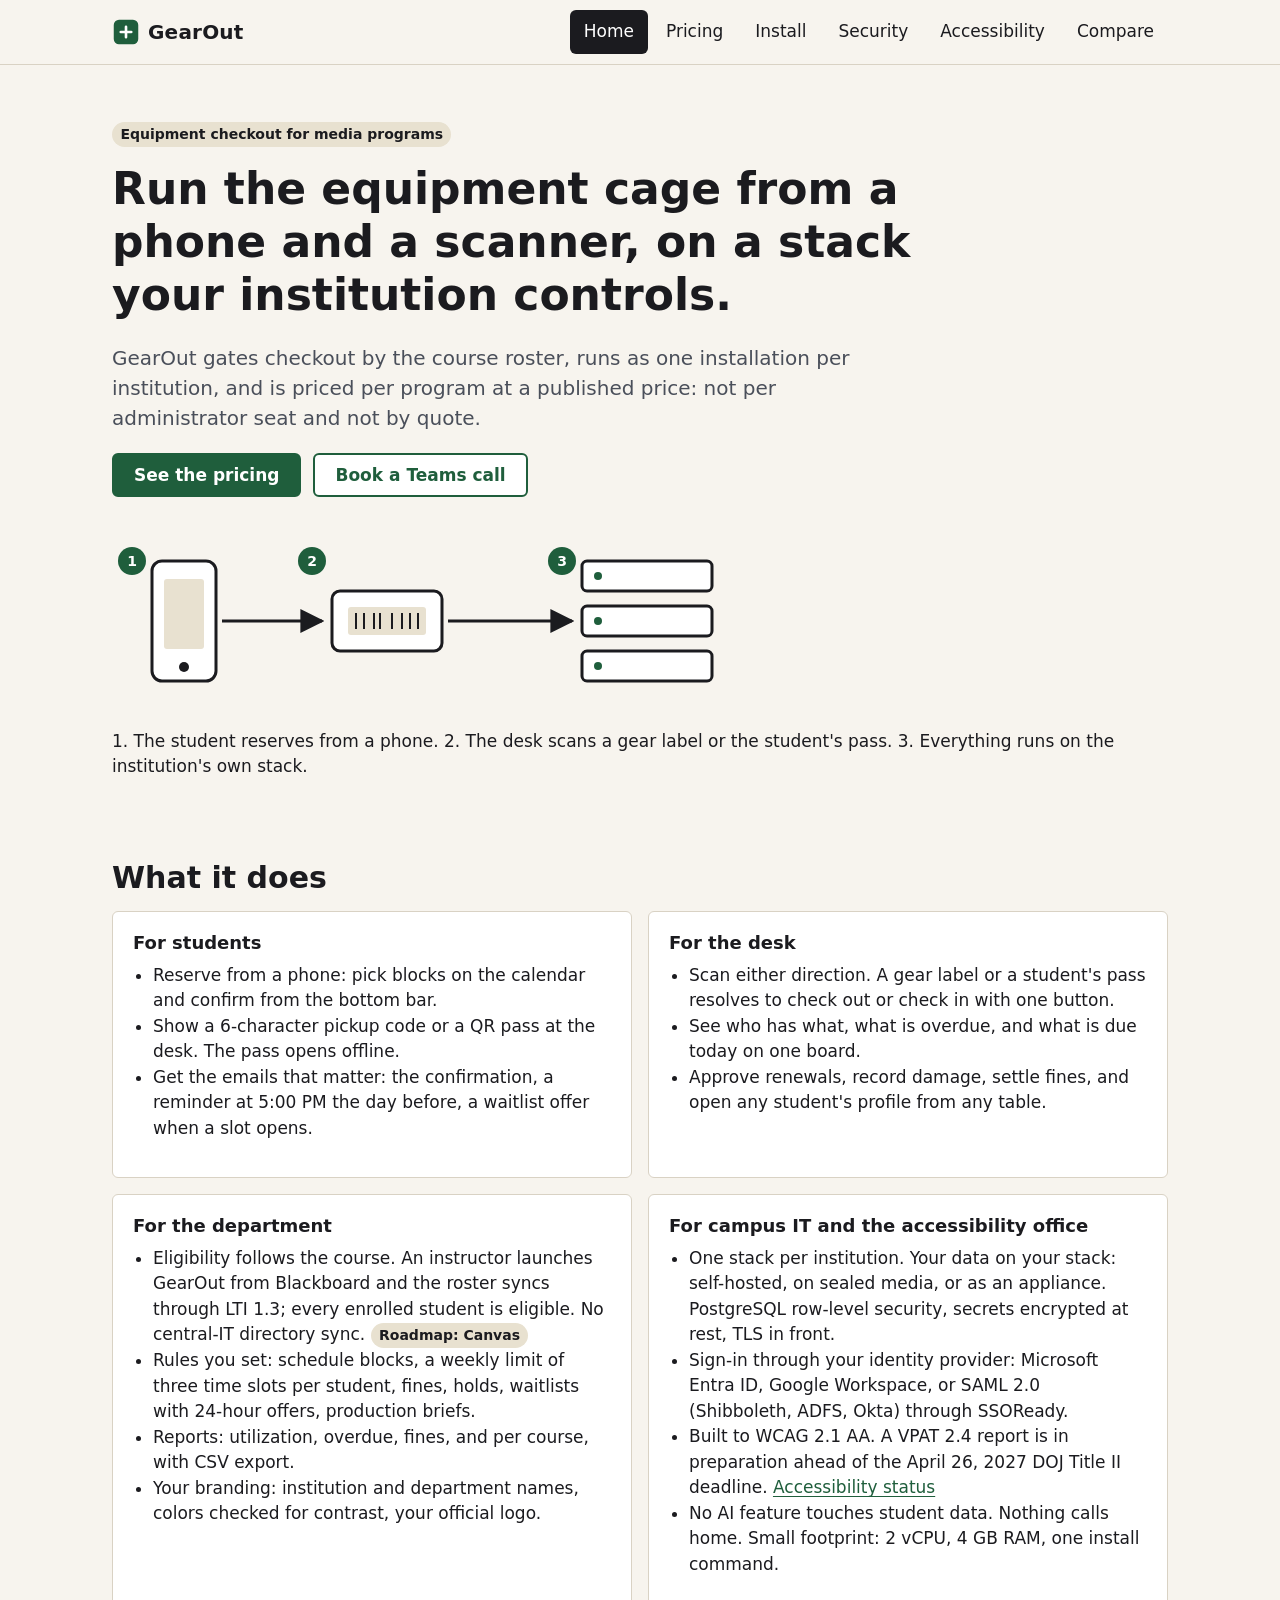
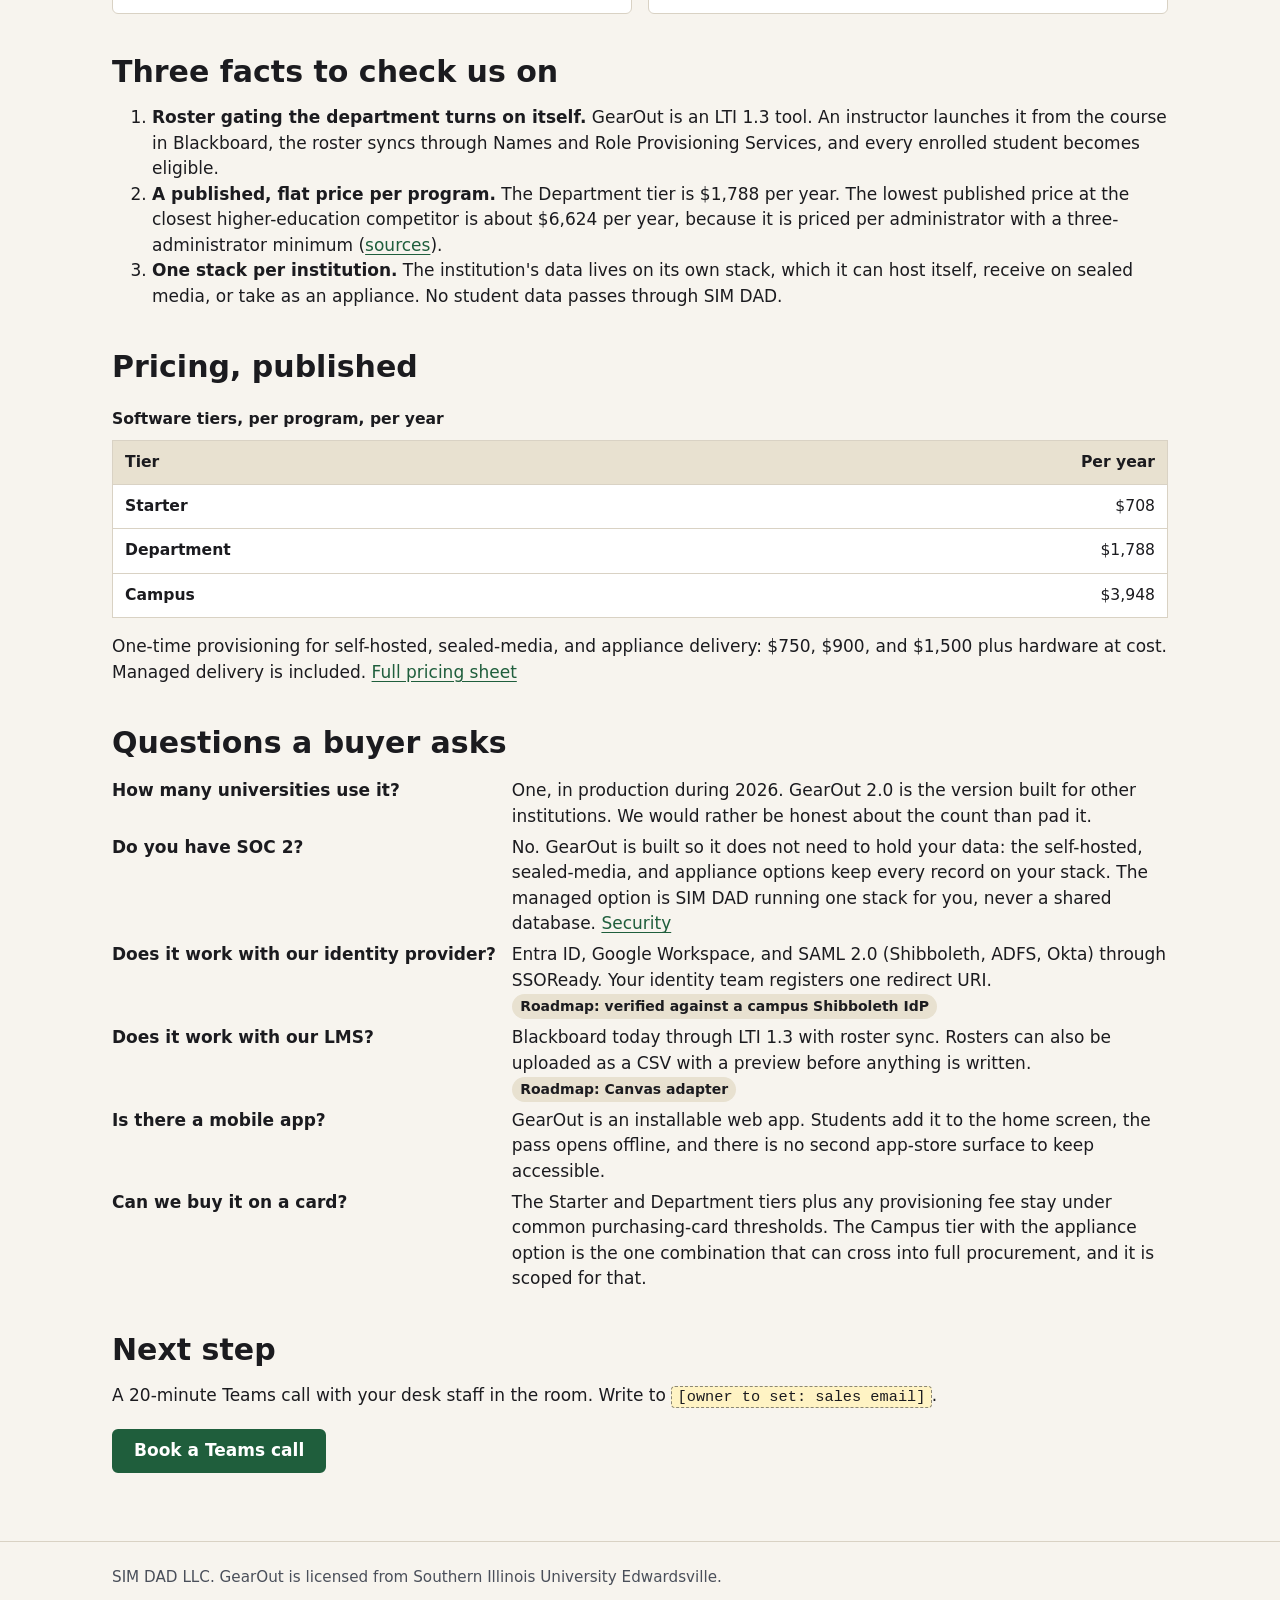
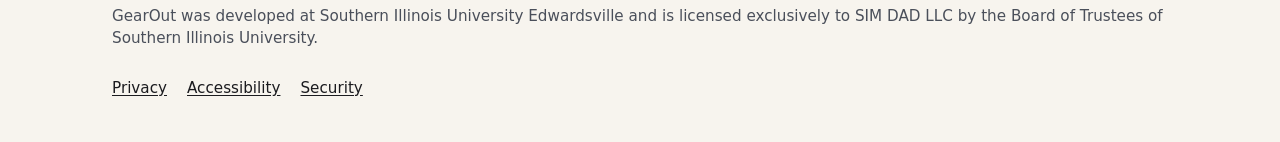
==== index.html @ eeea7c61 "Import the 2026-09-27 draft as found The folder predates this repository and was never committed. It" ====
<!DOCTYPE html>
<html lang="en">
<head>
  <meta charset="utf-8">
  <meta name="viewport" content="width=device-width, initial-scale=1">
  <title>GearOut: equipment checkout for media programs</title>
  <meta name="description" content="GearOut lets a media program run its equipment cage from a phone and a scanner, gated by the course roster, on a stack the institution controls, at a published price per program.">
  <link rel="stylesheet" href="css/site.css">
  <link rel="icon" href="images/wordmark.svg" type="image/svg+xml">
</head>
<body>
  <a class="skip-link" href="#main">Skip to main content</a>
  <header class="site-header">
    <div class="wrap">
      <a class="brand" href="index.html"><svg viewBox="0 0 32 32" width="28" height="28" aria-hidden="true" focusable="false"><rect x="2" y="2" width="28" height="28" rx="6" fill="#1F5E3C"/><path d="M10 16h12M16 10v12" stroke="#FFFFFF" stroke-width="3" stroke-linecap="round"/></svg>GearOut</a>
      <button class="nav-toggle" type="button" aria-expanded="false" aria-controls="site-nav">Menu</button>
      <nav class="site-nav" id="site-nav" aria-label="Main">
        <ul>
          <li><a href="index.html" aria-current="page">Home</a></li>
          <li><a href="pricing.html">Pricing</a></li>
          <li><a href="install.html">Install</a></li>
          <li><a href="security.html">Security</a></li>
          <li><a href="accessibility.html">Accessibility</a></li>
          <li><a href="compare.html">Compare</a></li>
        </ul>
      </nav>
    </div>
  </header>

  <main id="main">
    <div class="wrap">
      <section class="hero">
        <p class="badge">Equipment checkout for media programs</p>
        <h1>Run the equipment cage from a phone and a scanner, on a stack your institution controls.</h1>
        <p class="lede">GearOut gates checkout by the course roster, runs as one installation per institution, and is priced per program at a published price: not per administrator seat and not by quote.</p>
        <div class="actions">
          <a class="btn" href="pricing.html">See the pricing</a>
          <a class="btn btn-secondary" href="mailto:[owner%20to%20set:%20sales%20email]?subject=GearOut%20Teams%20call">Book a Teams call</a>
        </div>
        <figure class="hero-figure">
          <img src="images/flow.svg" width="640" height="200" alt="Three steps: a phone where the student reserves, a desk scanner that checks gear out and in, and the institution's own server stack behind both.">
          <figcaption>1. The student reserves from a phone. 2. The desk scans a gear label or the student's pass. 3. Everything runs on the institution's own stack.</figcaption>
        </figure>
      </section>

      <h2>What it does</h2>
      <div class="grid grid-2">
        <section class="card">
          <h3>For students</h3>
          <ul>
            <li>Reserve from a phone: pick blocks on the calendar and confirm from the bottom bar.</li>
            <li>Show a 6-character pickup code or a QR pass at the desk. The pass opens offline.</li>
            <li>Get the emails that matter: the confirmation, a reminder at 5:00 PM the day before, a waitlist offer when a slot opens.</li>
          </ul>
        </section>
        <section class="card">
          <h3>For the desk</h3>
          <ul>
            <li>Scan either direction. A gear label or a student's pass resolves to check out or check in with one button.</li>
            <li>See who has what, what is overdue, and what is due today on one board.</li>
            <li>Approve renewals, record damage, settle fines, and open any student's profile from any table.</li>
          </ul>
        </section>
        <section class="card">
          <h3>For the department</h3>
          <ul>
            <li>Eligibility follows the course. An instructor launches GearOut from Blackboard and the roster syncs through LTI 1.3; every enrolled student is eligible. No central-IT directory sync. <span class="badge">Roadmap: Canvas</span></li>
            <li>Rules you set: schedule blocks, a weekly limit of three time slots per student, fines, holds, waitlists with 24-hour offers, production briefs.</li>
            <li>Reports: utilization, overdue, fines, and per course, with CSV export.</li>
            <li>Your branding: institution and department names, colors checked for contrast, your official logo.</li>
          </ul>
        </section>
        <section class="card">
          <h3>For campus IT and the accessibility office</h3>
          <ul>
            <li>One stack per institution. Your data on your stack: self-hosted, on sealed media, or as an appliance. PostgreSQL row-level security, secrets encrypted at rest, TLS in front.</li>
            <li>Sign-in through your identity provider: Microsoft Entra ID, Google Workspace, or SAML 2.0 (Shibboleth, ADFS, Okta) through SSOReady.</li>
            <li>Built to WCAG 2.1 AA. A VPAT 2.4 report is in preparation ahead of the April 26, 2027 DOJ Title II deadline. <a href="accessibility.html">Accessibility status</a></li>
            <li>No AI feature touches student data. Nothing calls home. Small footprint: 2 vCPU, 4 GB RAM, one install command.</li>
          </ul>
        </section>
      </div>

      <h2>Three facts to check us on</h2>
      <ol>
        <li><strong>Roster gating the department turns on itself.</strong> GearOut is an LTI 1.3 tool. An instructor launches it from the course in Blackboard, the roster syncs through Names and Role Provisioning Services, and every enrolled student becomes eligible.</li>
        <li><strong>A published, flat price per program.</strong> The Department tier is $1,788 per year. The lowest published price at the closest higher-education competitor is about $6,624 per year, because it is priced per administrator with a three-administrator minimum (<a href="compare.html#sources">sources</a>).</li>
        <li><strong>One stack per institution.</strong> The institution's data lives on its own stack, which it can host itself, receive on sealed media, or take as an appliance. No student data passes through SIM DAD.</li>
      </ol>

      <h2>Pricing, published</h2>
      <div class="table-wrap">
        <table>
          <caption>Software tiers, per program, per year</caption>
          <thead><tr><th scope="col">Tier</th><th scope="col" class="num">Per year</th></tr></thead>
          <tbody>
            <tr><th scope="row">Starter</th><td class="num">$708</td></tr>
            <tr><th scope="row">Department</th><td class="num">$1,788</td></tr>
            <tr><th scope="row">Campus</th><td class="num">$3,948</td></tr>
          </tbody>
        </table>
      </div>
      <p>One-time provisioning for self-hosted, sealed-media, and appliance delivery: $750, $900, and $1,500 plus hardware at cost. Managed delivery is included. <a href="pricing.html">Full pricing sheet</a></p>

      <h2>Questions a buyer asks</h2>
      <dl class="facts">
        <dt>How many universities use it?</dt>
        <dd>One, in production during 2026. GearOut 2.0 is the version built for other institutions. We would rather be honest about the count than pad it.</dd>
        <dt>Do you have SOC 2?</dt>
        <dd>No. GearOut is built so it does not need to hold your data: the self-hosted, sealed-media, and appliance options keep every record on your stack. The managed option is SIM DAD running one stack for you, never a shared database. <a href="security.html">Security</a></dd>
        <dt>Does it work with our identity provider?</dt>
        <dd>Entra ID, Google Workspace, and SAML 2.0 (Shibboleth, ADFS, Okta) through SSOReady. Your identity team registers one redirect URI. <span class="badge">Roadmap: verified against a campus Shibboleth IdP</span></dd>
        <dt>Does it work with our LMS?</dt>
        <dd>Blackboard today through LTI 1.3 with roster sync. Rosters can also be uploaded as a CSV with a preview before anything is written. <span class="badge">Roadmap: Canvas adapter</span></dd>
        <dt>Is there a mobile app?</dt>
        <dd>GearOut is an installable web app. Students add it to the home screen, the pass opens offline, and there is no second app-store surface to keep accessible.</dd>
        <dt>Can we buy it on a card?</dt>
        <dd>The Starter and Department tiers plus any provisioning fee stay under common purchasing-card thresholds. The Campus tier with the appliance option is the one combination that can cross into full procurement, and it is scoped for that.</dd>
      </dl>

      <h2>Next step</h2>
      <p>A 20-minute Teams call with your desk staff in the room. Write to <span class="placeholder">[owner to set: sales email]</span>.</p>
      <div class="actions">
        <a class="btn" href="mailto:[owner%20to%20set:%20sales%20email]?subject=GearOut%20Teams%20call">Book a Teams call</a>
      </div>
    </div>
  </main>

  <footer class="site-footer">
    <div class="wrap">
      <p>SIM DAD LLC. GearOut is licensed from Southern Illinois University Edwardsville.</p>
      <p>GearOut was developed at Southern Illinois University Edwardsville and is licensed exclusively to SIM DAD LLC by the Board of Trustees of Southern Illinois University.</p>
      <ul>
        <li><a href="privacy.html">Privacy</a></li>
        <li><a href="accessibility.html">Accessibility</a></li>
        <li><a href="security.html">Security</a></li>
      </ul>
    </div>
  </footer>
  <script src="js/site.js"></script>
</body>
</html>
---- css/site.css ----
/* GearOut site styles. No framework, no external fonts, no build step.

   Palette and measured contrast ratios (WCAG 2.1, computed 2026-09-27):
     ink     #1B1B1F on paper #F7F4EE  15.64:1   body text
     ink     #1B1B1F on white #FFFFFF  17.17:1   text in cards and tables
     muted   #4A4F5A on paper          7.48:1    secondary text
     accent  #1F5E3C on paper          7.02:1    links, headings accents
     accent  #1F5E3C on white          7.71:1    links inside cards
     white   #FFFFFF on accent         7.71:1    button text
     focus   #B45309 on paper          4.57:1    focus ring (needs 3:1)
     focus   #B45309 on white          5.02:1
     rule    #8A8676 on paper          3.33:1    borders of form controls and table lines (needs 3:1)
     ink     #1B1B1F on badge #E8E1D0  13.17:1   badge text
   Every text pair is at or above 4.5:1; every non-text pair is at or above 3:1. */

:root {
  --paper: #F7F4EE;
  --white: #FFFFFF;
  --ink: #1B1B1F;
  --muted: #4A4F5A;
  --accent: #1F5E3C;
  --accent-ink: #FFFFFF;
  --focus: #B45309;
  --rule: #8A8676;
  --rule-soft: #D9D2C4;
  --badge: #E8E1D0;
  --max: 68rem;
  --gutter: 1rem;
  --radius: 0.375rem;
  --font: system-ui, -apple-system, "Segoe UI", Roboto, "Helvetica Neue", Arial, sans-serif;
  --mono: ui-monospace, SFMono-Regular, Menlo, Consolas, monospace;
}

*, *::before, *::after { box-sizing: border-box; }

html { font-family: var(--font); line-height: 1.5; color: var(--ink); background: var(--paper); -webkit-text-size-adjust: 100%; }
body { margin: 0; font-size: 1.0625rem; }

img, svg { max-width: 100%; height: auto; }

a { color: var(--accent); text-decoration: underline; text-underline-offset: 0.15em; }
a:hover { text-decoration-thickness: 2px; }

:focus-visible { outline: 3px solid var(--focus); outline-offset: 3px; }
:focus:not(:focus-visible) { outline: none; }

.skip-link { position: absolute; left: var(--gutter); top: -100px; padding: 0.75rem 1rem; min-height: 44px; background: var(--white); color: var(--ink); border: 2px solid var(--ink); border-radius: var(--radius); z-index: 100; }
.skip-link:focus { top: var(--gutter); }

.wrap { max-width: var(--max); margin: 0 auto; padding: 0 var(--gutter); }

/* Header and navigation */
.site-header { border-bottom: 1px solid var(--rule-soft); background: var(--paper); }
.site-header .wrap { display: flex; align-items: center; justify-content: space-between; gap: 1rem; min-height: 64px; }
.brand { display: inline-flex; align-items: center; min-height: 44px; text-decoration: none; color: var(--ink); font-weight: 700; font-size: 1.25rem; letter-spacing: 0.01em; }
.brand svg { height: 28px; width: auto; margin-right: 0.5rem; }
.nav-toggle { display: inline-flex; align-items: center; justify-content: center; min-height: 44px; min-width: 44px; padding: 0 0.875rem; background: var(--white); color: var(--ink); border: 1px solid var(--rule); border-radius: var(--radius); font: inherit; cursor: pointer; }
.site-nav ul { list-style: none; margin: 0; padding: 0; display: flex; flex-wrap: wrap; gap: 0.25rem; }
.site-nav a { display: inline-flex; align-items: center; min-height: 44px; padding: 0 0.875rem; border-radius: var(--radius); color: var(--ink); text-decoration: none; }
.site-nav a:hover { background: var(--badge); }
.site-nav a[aria-current="page"] { background: var(--ink); color: var(--white); }

@media (max-width: 47.99rem) {
  .site-header .wrap { flex-wrap: wrap; }
  .site-nav { flex-basis: 100%; }
  .site-nav[hidden] { display: none; }
  .site-nav ul { flex-direction: column; padding-bottom: 0.75rem; }
  .site-nav a { width: 100%; }
}
@media (min-width: 48rem) {
  .nav-toggle { display: none; }
  .site-nav[hidden] { display: block; }
}

/* Type */
h1, h2, h3 { line-height: 1.2; margin: 0 0 0.5em; }
h1 { font-size: clamp(1.75rem, 4vw + 1rem, 2.75rem); }
h2 { font-size: clamp(1.375rem, 2vw + 0.75rem, 1.875rem); margin-top: 2.5rem; }
h3 { font-size: 1.125rem; margin-top: 1.5rem; }
p, ul, ol, table, figure { margin: 0 0 1rem; }
.lede { font-size: 1.25rem; color: var(--muted); max-width: 40em; }
.muted { color: var(--muted); }
code { font-family: var(--mono); font-size: 0.95em; background: var(--badge); padding: 0.1em 0.3em; border-radius: 0.25rem; }
pre { font-family: var(--mono); font-size: 0.95rem; background: var(--ink); color: var(--white); padding: 1rem; border-radius: var(--radius); overflow-x: auto; }
pre code { background: transparent; color: inherit; padding: 0; }

main { padding: 2rem 0 3rem; }
.hero { padding: 1.5rem 0 1rem; }
.hero h1 { max-width: 20em; }
.hero-figure { margin: 1.5rem 0; }

/* Buttons */
.btn { display: inline-flex; align-items: center; justify-content: center; min-height: 44px; padding: 0 1.25rem; border-radius: var(--radius); font-weight: 600; text-decoration: none; border: 2px solid var(--accent); background: var(--accent); color: var(--accent-ink); }
.btn:hover { background: #17492E; border-color: #17492E; }
.btn-secondary { background: var(--white); color: var(--accent); }
.btn-secondary:hover { background: var(--badge); }
.actions { display: flex; flex-wrap: wrap; gap: 0.75rem; margin: 1.25rem 0; }

/* Cards and grids */
.grid { display: grid; gap: 1rem; grid-template-columns: 1fr; }
@media (min-width: 40rem) { .grid-2 { grid-template-columns: 1fr 1fr; } .grid-3 { grid-template-columns: repeat(3, 1fr); } }
.card { background: var(--white); border: 1px solid var(--rule-soft); border-radius: var(--radius); padding: 1.25rem; }
.card h2, .card h3 { margin-top: 0; }
.card ul { padding-left: 1.25rem; }

.badge { display: inline-block; background: var(--badge); color: var(--ink); padding: 0.15em 0.6em; border-radius: 999px; font-size: 0.875rem; font-weight: 600; }
.placeholder { background: #FFF3C4; color: var(--ink); padding: 0.05em 0.35em; border: 1px dashed var(--rule); border-radius: 0.25rem; font-family: var(--mono); font-size: 0.9em; }

/* Tables */
.table-wrap { overflow-x: auto; -webkit-overflow-scrolling: touch; }
table { width: 100%; border-collapse: collapse; background: var(--white); border: 1px solid var(--rule-soft); font-size: 0.975rem; }
caption { text-align: left; font-weight: 600; padding: 0.5rem 0; caption-side: top; }
th, td { text-align: left; vertical-align: top; padding: 0.625rem 0.75rem; border-top: 1px solid var(--rule-soft); }
thead th { background: var(--badge); border-top: 0; }
th[scope="row"] { font-weight: 600; }
.num { text-align: right; white-space: nowrap; }
.price { font-size: 1.5rem; font-weight: 700; }

/* Stacked tables on narrow screens */
@media (max-width: 40rem) {
  table.stack thead { position: absolute; width: 1px; height: 1px; overflow: hidden; clip: rect(0 0 0 0); }
  table.stack tr { display: block; border-top: 2px solid var(--rule-soft); padding: 0.5rem 0; }
  table.stack td, table.stack th { display: block; border: 0; padding: 0.25rem 0.75rem; text-align: left; }
  table.stack td::before { content: attr(data-label); display: block; font-size: 0.8rem; color: var(--muted); font-weight: 600; }
}

/* Definition-style lists */
dl.facts { display: grid; grid-template-columns: max-content 1fr; gap: 0.35rem 1rem; }
dl.facts dt { font-weight: 600; }
dl.facts dd { margin: 0; }
@media (max-width: 30rem) { dl.facts { grid-template-columns: 1fr; } dl.facts dd { margin-bottom: 0.5rem; } }

.sr-only { position: absolute; width: 1px; height: 1px; padding: 0; margin: -1px; overflow: hidden; clip: rect(0 0 0 0); white-space: nowrap; border: 0; }

.callout { border-left: 4px solid var(--accent); background: var(--white); padding: 1rem 1.25rem; border-radius: 0 var(--radius) var(--radius) 0; }

/* Footer */
.site-footer { border-top: 1px solid var(--rule-soft); padding: 1.5rem 0 2rem; color: var(--muted); font-size: 0.95rem; }
.site-footer ul { list-style: none; padding: 0; margin: 0.5rem 0 0; display: flex; flex-wrap: wrap; gap: 0.25rem 1.25rem; }
.site-footer a { display: inline-flex; align-items: center; min-height: 44px; color: var(--ink); }

/* Motion */
@media (prefers-reduced-motion: no-preference) {
  .site-nav a, .btn { transition: background-color 120ms ease; }
}

/* Print */
@media print {
  .site-header, .site-footer, .skip-link, .actions, .nav-toggle { display: none; }
  html { background: #fff; color: #000; }
  a { color: #000; }
  a[href^="http"]::after { content: " (" attr(href) ")"; font-size: 0.85em; }
  .card, table { border-color: #999; }
  pre { background: #fff; color: #000; border: 1px solid #999; }
}
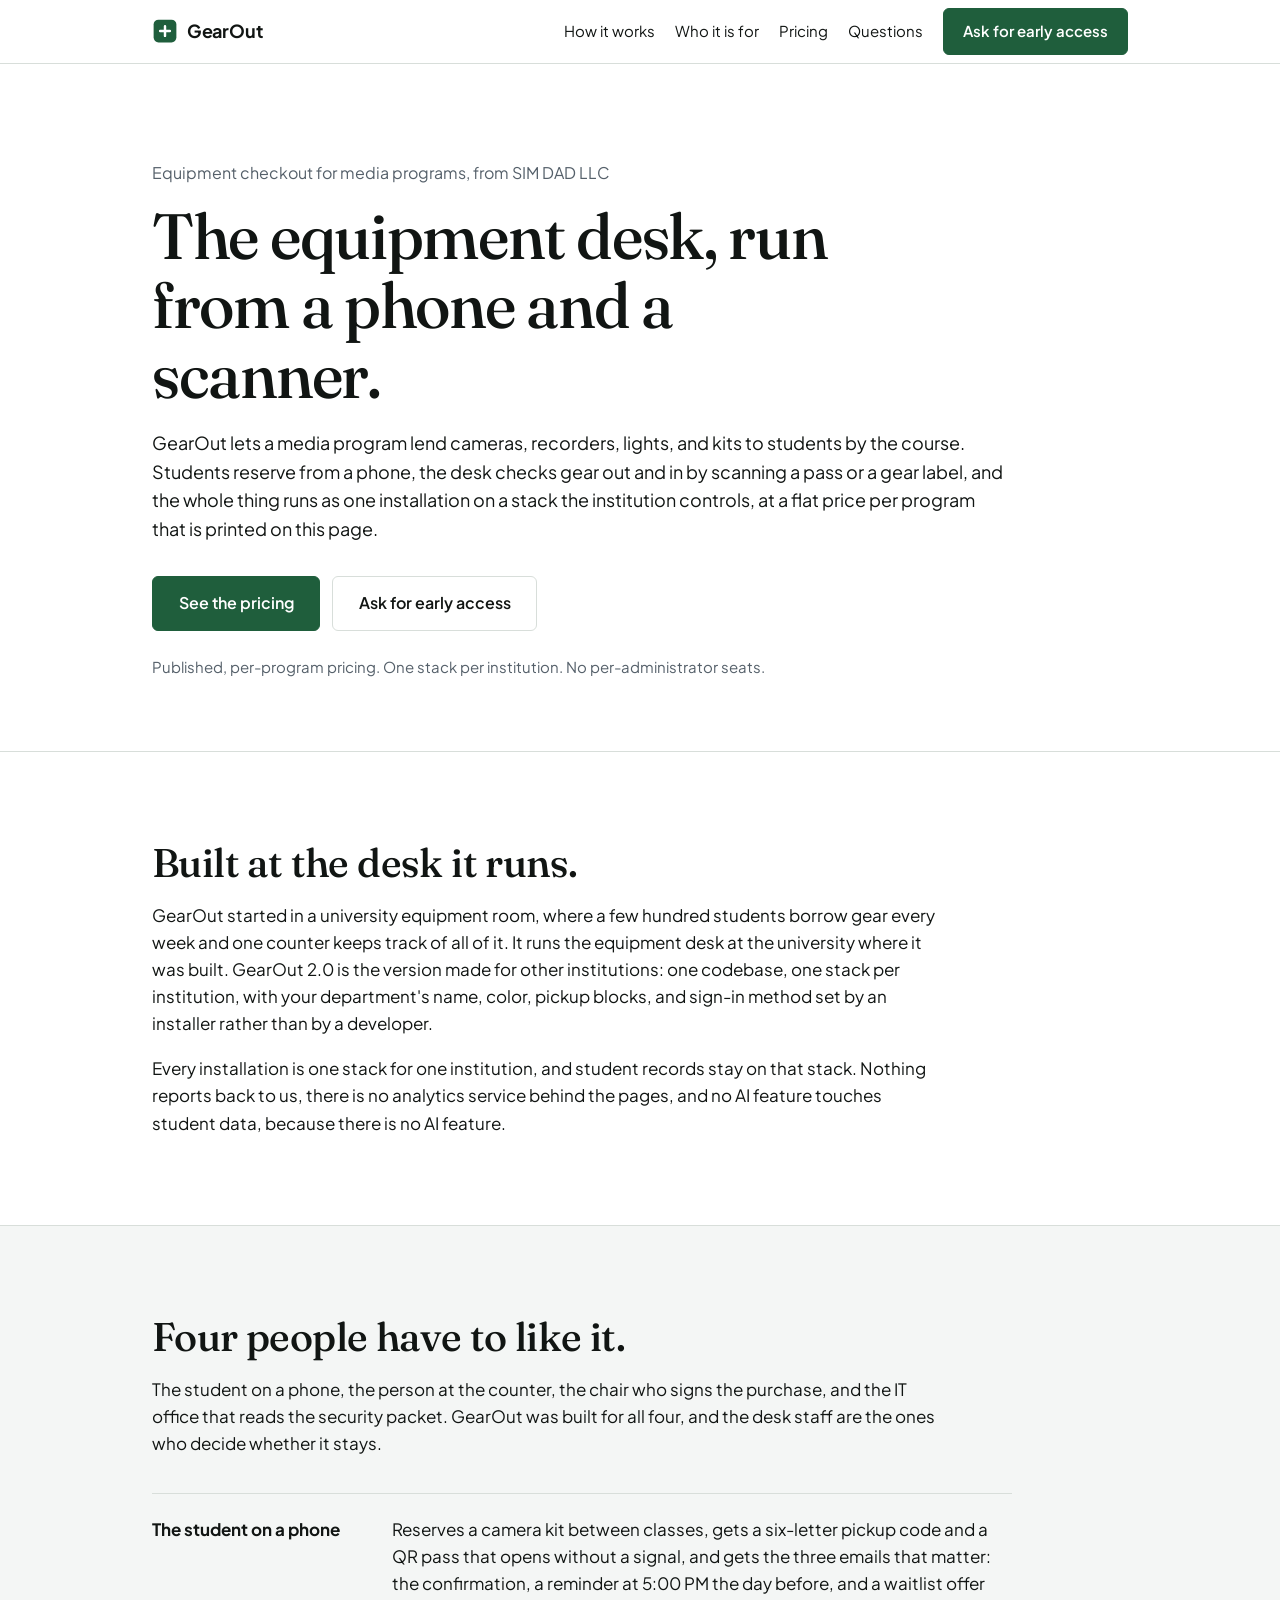
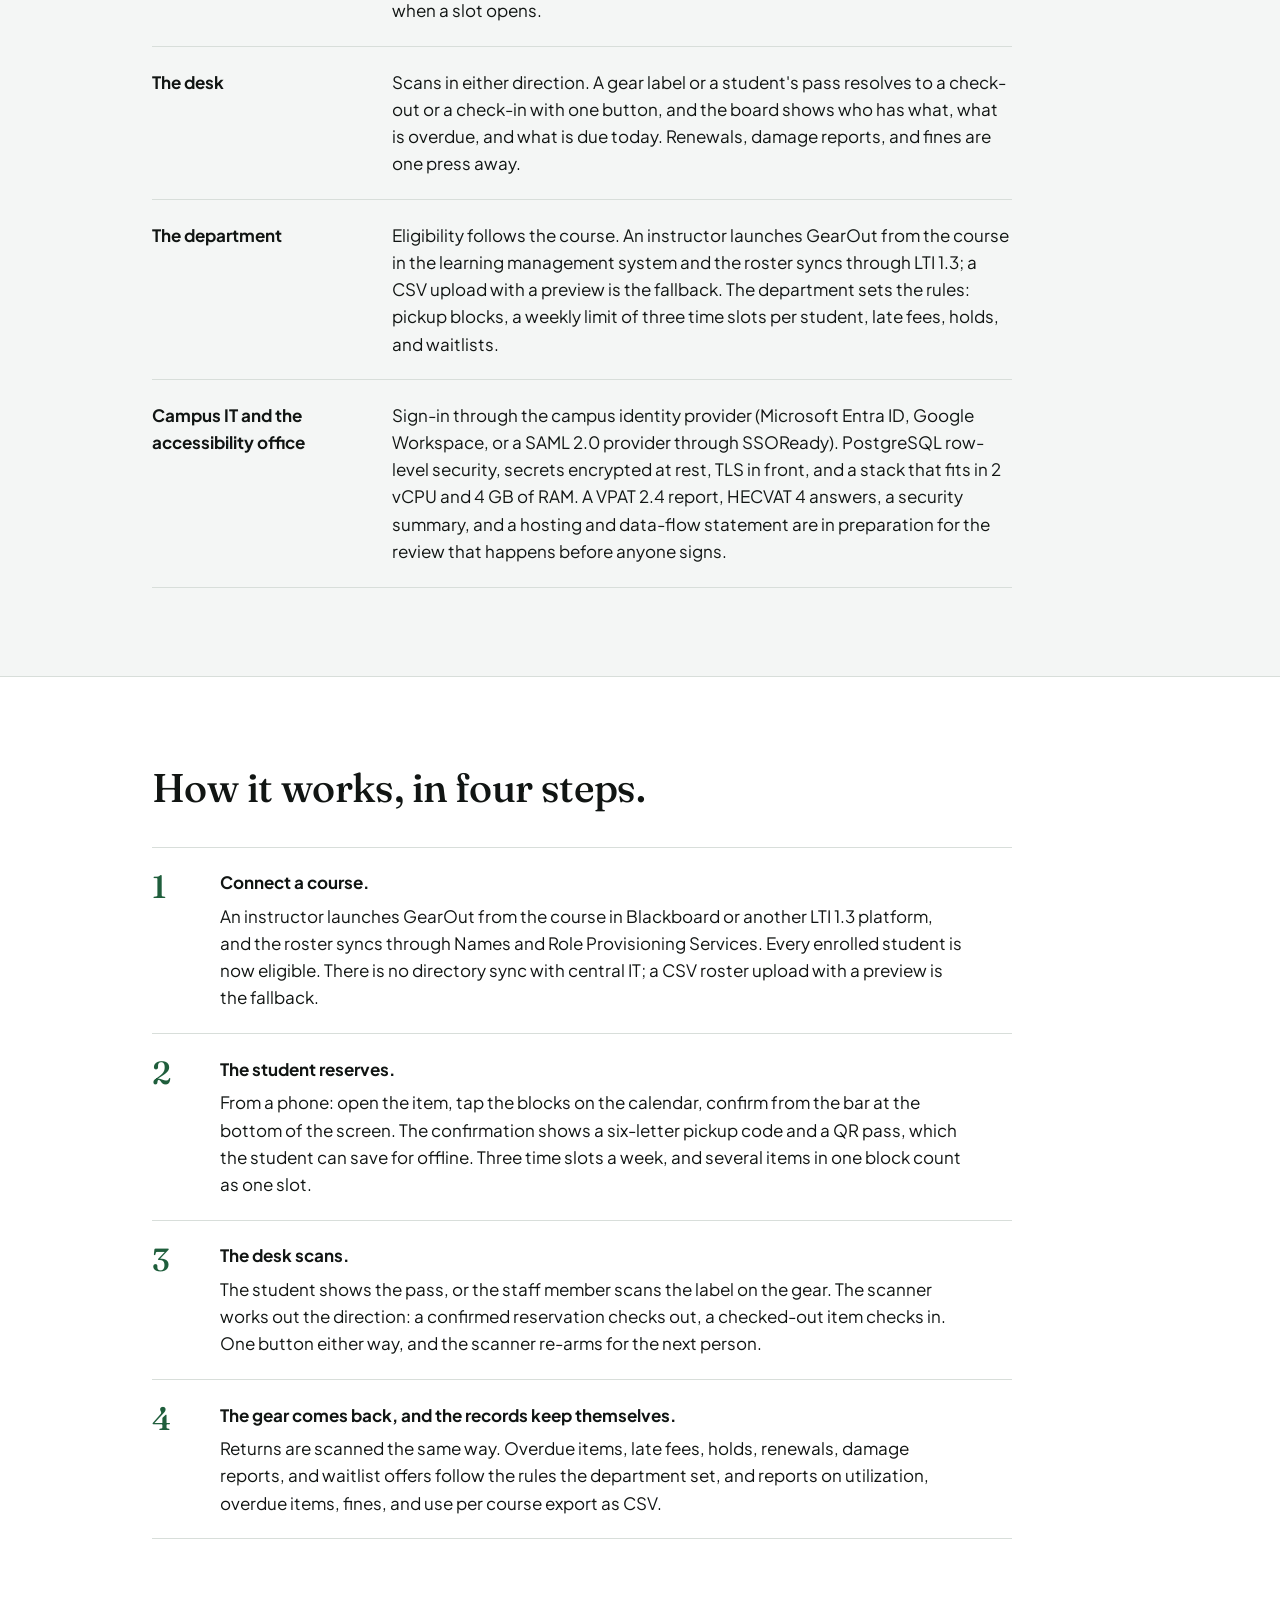
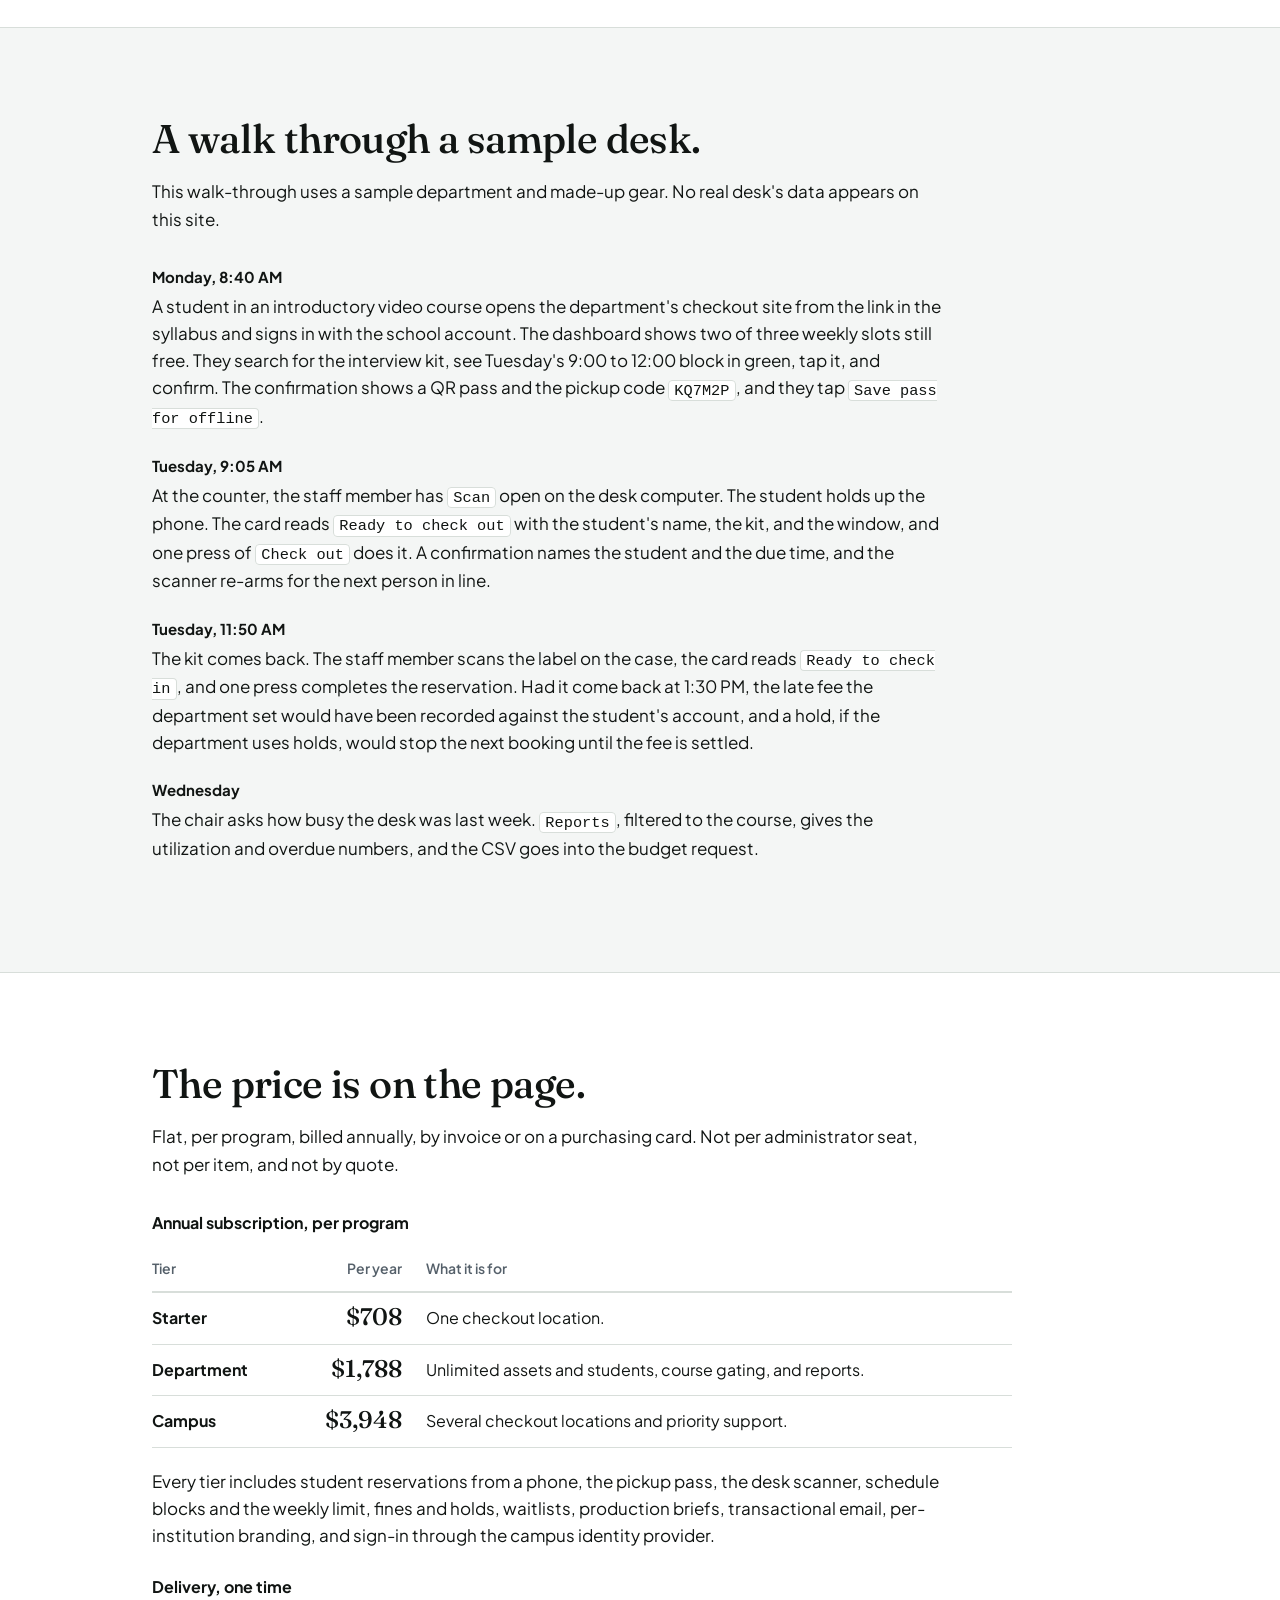
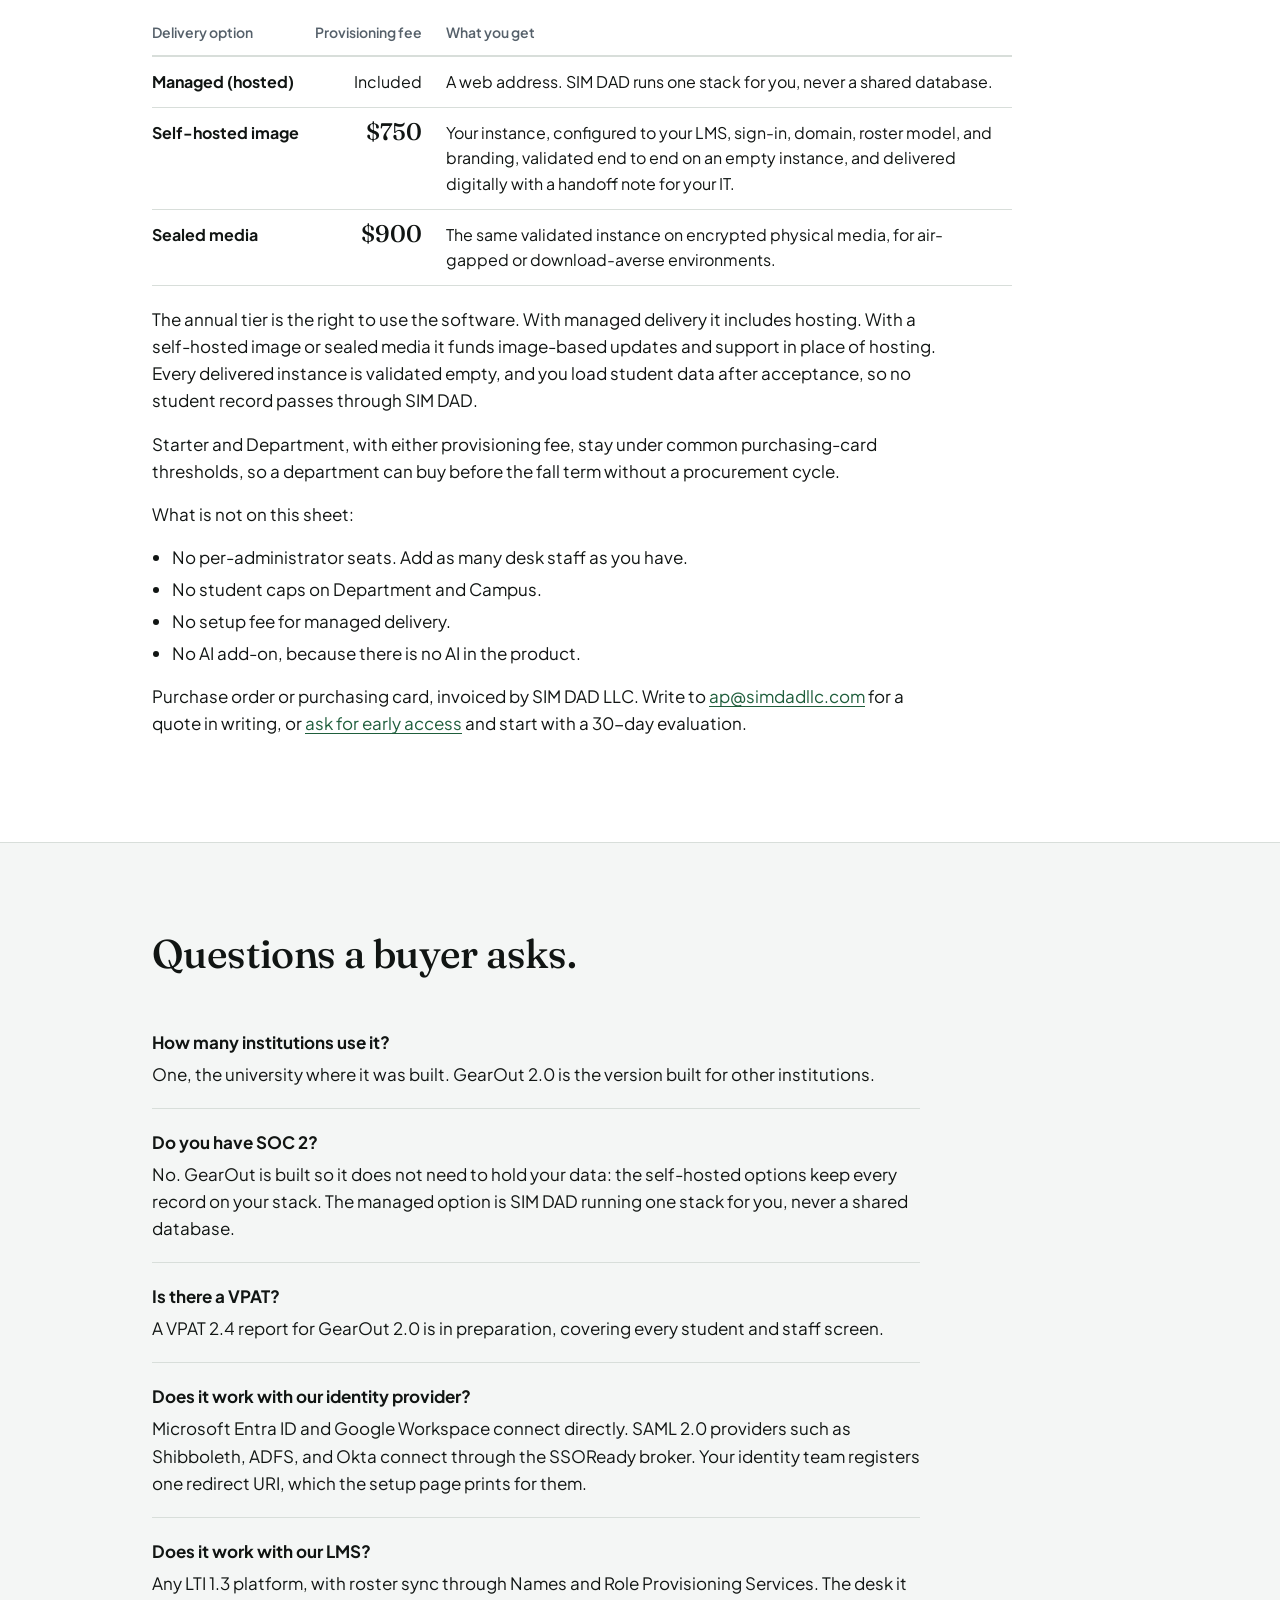
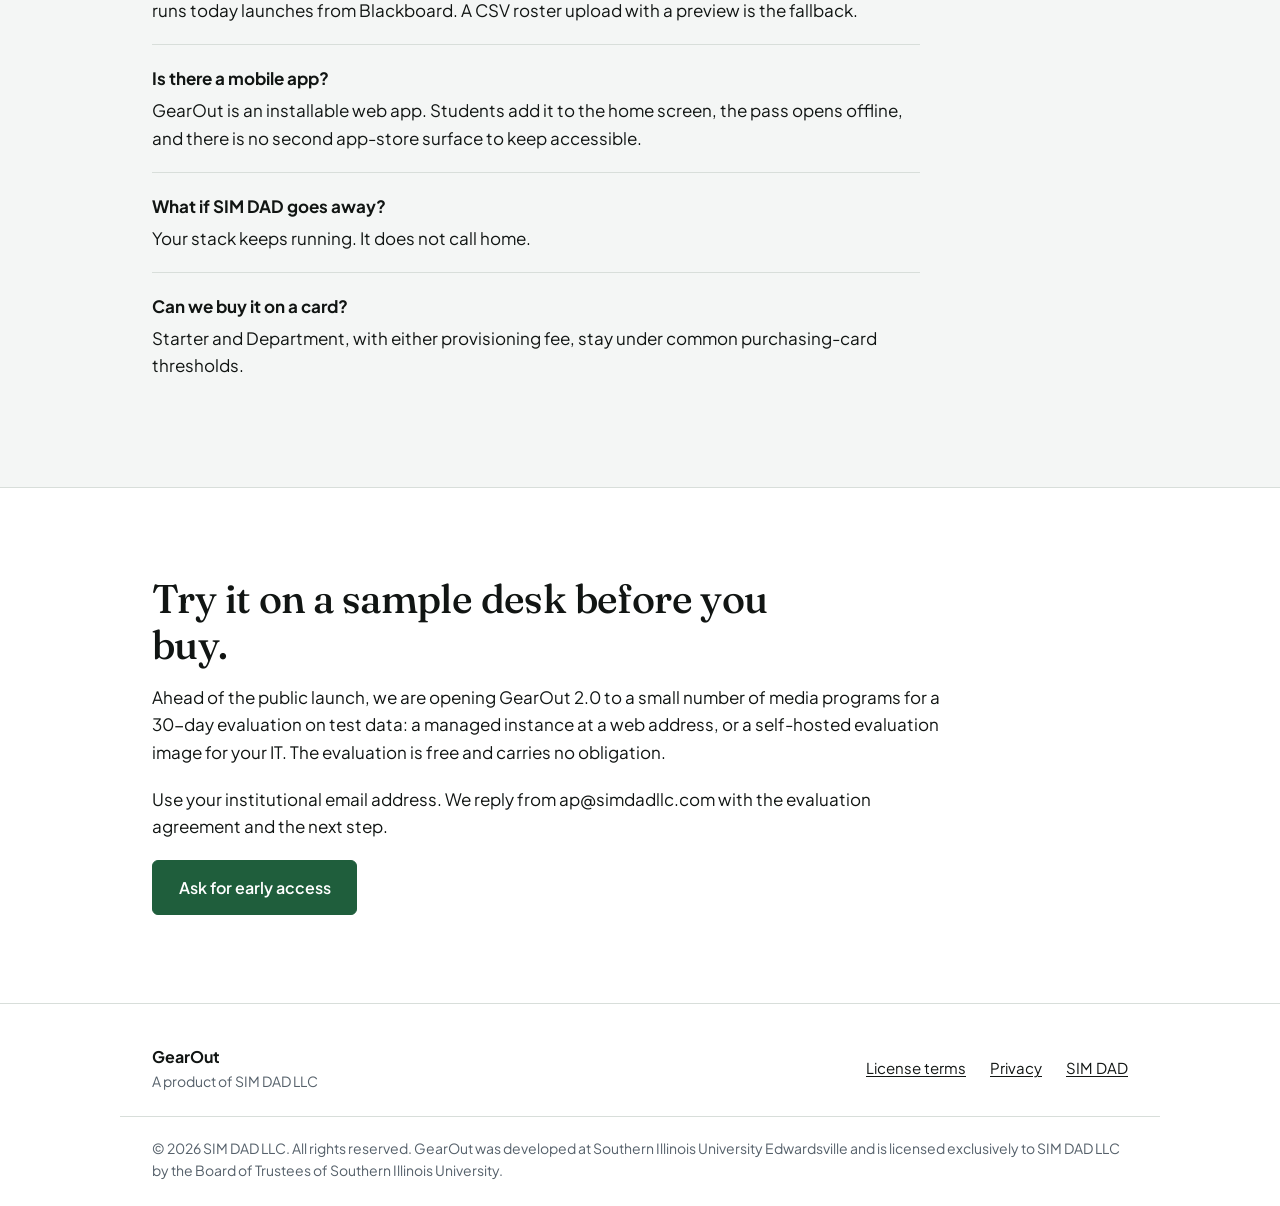
==== commit bfd1026e: "Build the GearOut site on the house pattern Four pages: the product page (what it is, who it is for," ====
--- a/index.html
+++ b/index.html
@@ -1,142 +1,274 @@
 <!DOCTYPE html>
 <html lang="en">
 <head>
-  <meta charset="utf-8">
-  <meta name="viewport" content="width=device-width, initial-scale=1">
+  <meta charset="UTF-8">
+  <meta name="viewport" content="width=device-width, initial-scale=1.0">
   <title>GearOut: equipment checkout for media programs</title>
-  <meta name="description" content="GearOut lets a media program run its equipment cage from a phone and a scanner, gated by the course roster, on a stack the institution controls, at a published price per program.">
-  <link rel="stylesheet" href="css/site.css">
-  <link rel="icon" href="images/wordmark.svg" type="image/svg+xml">
+  <meta name="description" content="GearOut runs a department's equipment desk. Students reserve gear from a phone by the course they are enrolled in, staff check it out and in with a scanner, and the price is flat, published, and per program.">
+  <meta name="author" content="SIM DAD LLC">
+  <meta name="theme-color" content="#1F5E3C">
+  <link rel="icon" type="image/svg+xml" href="/img/logo.svg">
+  <link rel="canonical" href="https://gearout.app/">
+  <meta property="og:title" content="GearOut: equipment checkout for media programs">
+  <meta property="og:description" content="Students reserve gear from a phone by the course they are enrolled in, staff check it out and in with a scanner, and the price is flat, published, and per program.">
+  <meta property="og:type" content="website">
+  <meta property="og:image" content="https://gearout.app/img/social-share.png">
+  <meta property="og:url" content="https://gearout.app/">
+  <meta name="twitter:card" content="summary_large_image">
+  <meta name="twitter:title" content="GearOut: equipment checkout for media programs">
+  <meta name="twitter:description" content="Students reserve gear from a phone by the course they are enrolled in, staff check it out and in with a scanner, and the price is flat, published, and per program.">
+  <meta name="twitter:image" content="https://gearout.app/img/social-share.png">
+  <script type="application/ld+json">
+  {
+    "@context": "https://schema.org",
+    "@type": "SoftwareApplication",
+    "name": "GearOut",
+    "description": "Equipment reservation and checkout for university media programs. Students reserve from a phone by course, desk staff check gear out and in with a scanner, one installation per institution.",
+    "url": "https://gearout.app",
+    "applicationCategory": "BusinessApplication",
+    "operatingSystem": "Web",
+    "image": "https://gearout.app/img/social-share.png",
+    "publisher": { "@type": "Organization", "name": "SIM DAD LLC", "url": "https://simdadllc.com" }
+  }
+  </script>
+  <link rel="preconnect" href="https://fonts.googleapis.com">
+  <link rel="preconnect" href="https://fonts.gstatic.com" crossorigin>
+  <link href="https://fonts.googleapis.com/css2?family=Plus+Jakarta+Sans:wght@400;600;700&family=Fraunces:opsz,wght@9..144,500&display=swap" rel="stylesheet">
+  <link rel="stylesheet" href="/css/site.css">
 </head>
 <body>
-  <a class="skip-link" href="#main">Skip to main content</a>
-  <header class="site-header">
-    <div class="wrap">
-      <a class="brand" href="index.html"><svg viewBox="0 0 32 32" width="28" height="28" aria-hidden="true" focusable="false"><rect x="2" y="2" width="28" height="28" rx="6" fill="#1F5E3C"/><path d="M10 16h12M16 10v12" stroke="#FFFFFF" stroke-width="3" stroke-linecap="round"/></svg>GearOut</a>
-      <button class="nav-toggle" type="button" aria-expanded="false" aria-controls="site-nav">Menu</button>
-      <nav class="site-nav" id="site-nav" aria-label="Main">
-        <ul>
-          <li><a href="index.html" aria-current="page">Home</a></li>
-          <li><a href="pricing.html">Pricing</a></li>
-          <li><a href="install.html">Install</a></li>
-          <li><a href="security.html">Security</a></li>
-          <li><a href="accessibility.html">Accessibility</a></li>
-          <li><a href="compare.html">Compare</a></li>
-        </ul>
+  <a class="skip" href="#main">Skip to main content</a>
+
+  <nav class="nav" aria-label="Main">
+    <div class="nav-inner">
+      <a href="/" class="nav-brand" aria-label="GearOut home">
+        <svg viewBox="0 0 32 32" aria-hidden="true" focusable="false"><rect x="2" y="2" width="28" height="28" rx="6" fill="#1F5E3C"/><path d="M10 16h12M16 10v12" stroke="#FFFFFF" stroke-width="3" stroke-linecap="round"/></svg>
+        GearOut
+      </a>
+      <div class="nav-links">
+        <a href="#how">How it works</a>
+        <a href="#who">Who it is for</a>
+        <a href="#pricing">Pricing</a>
+        <a href="#questions">Questions</a>
+        <a href="/beta/" class="btn">Ask for early access</a>
+      </div>
+    </div>
+  </nav>
+
+  <main id="main">
+
+    <header class="hero">
+      <div class="container">
+        <p class="hero-kicker">Equipment checkout for media programs, from SIM DAD LLC</p>
+        <h1>The equipment desk, run from a phone and a scanner.</h1>
+        <p class="hero-sub">GearOut lets a media program lend cameras, recorders, lights, and kits to students by the course. Students reserve from a phone, the desk checks gear out and in by scanning a pass or a gear label, and the whole thing runs as one installation on a stack the institution controls, at a flat price per program that is printed on this page.</p>
+        <div class="actions">
+          <a href="#pricing" class="btn btn-lg">See the pricing</a>
+          <a href="/beta/" class="btn btn-ghost btn-lg">Ask for early access</a>
+        </div>
+        <p class="hero-meta">Published, per-program pricing. One stack per institution. No per-administrator seats.</p>
+      </div>
+    </header>
+
+    <section class="section" aria-labelledby="what-h">
+      <div class="container">
+        <h2 id="what-h">Built at the desk it runs.</h2>
+        <div class="prose">
+          <p>GearOut started in a university equipment room, where a few hundred students borrow gear every week and one counter keeps track of all of it. <!-- 8.13 consented sentence, verbatim; record: m4:/Volumes/One Touch/30-llc/SIM-DAD/otmir-gearout/8-13-consent-2026-09-29.md -->It runs the equipment desk at the university where it was built. GearOut 2.0 is the version made for other institutions: one codebase, one stack per institution, with your department's name, color, pickup blocks, and sign-in method set by an installer rather than by a developer.</p>
+          <p>Every installation is one stack for one institution, and student records stay on that stack. Nothing reports back to us, there is no analytics service behind the pages, and no AI feature touches student data, because there is no AI feature.</p>
+        </div>
+      </div>
+    </section>
+
+    <section class="section section-alt" id="who" aria-labelledby="who-h">
+      <div class="container">
+        <h2 id="who-h">Four people have to like it.</h2>
+        <p class="section-sub">The student on a phone, the person at the counter, the chair who signs the purchase, and the IT office that reads the security packet. GearOut was built for all four, and the desk staff are the ones who decide whether it stays.</p>
+        <dl class="roles">
+          <div>
+            <dt>The student on a phone</dt>
+            <dd>Reserves a camera kit between classes, gets a six-letter pickup code and a QR pass that opens without a signal, and gets the three emails that matter: the confirmation, a reminder at 5:00 PM the day before, and a waitlist offer when a slot opens.</dd>
+          </div>
+          <div>
+            <dt>The desk</dt>
+            <dd>Scans in either direction. A gear label or a student's pass resolves to a check-out or a check-in with one button, and the board shows who has what, what is overdue, and what is due today. Renewals, damage reports, and fines are one press away.</dd>
+          </div>
+          <div>
+            <dt>The department</dt>
+            <dd>Eligibility follows the course. An instructor launches GearOut from the course in the learning management system and the roster syncs through LTI 1.3; a CSV upload with a preview is the fallback. The department sets the rules: pickup blocks, a weekly limit of three time slots per student, late fees, holds, and waitlists.</dd>
+          </div>
+          <div>
+            <dt>Campus IT and the accessibility office</dt>
+            <dd>Sign-in through the campus identity provider (Microsoft Entra ID, Google Workspace, or a SAML 2.0 provider through SSOReady). PostgreSQL row-level security, secrets encrypted at rest, TLS in front, and a stack that fits in 2 vCPU and 4 GB of RAM. A VPAT 2.4 report, HECVAT 4 answers, a security summary, and a hosting and data-flow statement are in preparation for the review that happens before anyone signs.</dd>
+          </div>
+        </dl>
+      </div>
+    </section>
+
+    <section class="section" id="how" aria-labelledby="how-h">
+      <div class="container">
+        <h2 id="how-h">How it works, in four steps.</h2>
+        <ol class="steps">
+          <li>
+            <div>
+              <h3>Connect a course.</h3>
+              <p>An instructor launches GearOut from the course in Blackboard or another LTI 1.3 platform, and the roster syncs through Names and Role Provisioning Services. Every enrolled student is now eligible. There is no directory sync with central IT; a CSV roster upload with a preview is the fallback.</p>
+            </div>
+          </li>
+          <li>
+            <div>
+              <h3>The student reserves.</h3>
+              <p>From a phone: open the item, tap the blocks on the calendar, confirm from the bar at the bottom of the screen. The confirmation shows a six-letter pickup code and a QR pass, which the student can save for offline. Three time slots a week, and several items in one block count as one slot.</p>
+            </div>
+          </li>
+          <li>
+            <div>
+              <h3>The desk scans.</h3>
+              <p>The student shows the pass, or the staff member scans the label on the gear. The scanner works out the direction: a confirmed reservation checks out, a checked-out item checks in. One button either way, and the scanner re-arms for the next person.</p>
+            </div>
+          </li>
+          <li>
+            <div>
+              <h3>The gear comes back, and the records keep themselves.</h3>
+              <p>Returns are scanned the same way. Overdue items, late fees, holds, renewals, damage reports, and waitlist offers follow the rules the department set, and reports on utilization, overdue items, fines, and use per course export as CSV.</p>
+            </div>
+          </li>
+        </ol>
+      </div>
+    </section>
+
+    <section class="section section-alt" id="demo" aria-labelledby="demo-h">
+      <div class="container">
+        <h2 id="demo-h">A walk through a sample desk.</h2>
+        <p class="section-sub">This walk-through uses a sample department and made-up gear. No real desk's data appears on this site.</p>
+        <div class="walk">
+          <span class="when">Monday, 8:40 AM</span>
+          <p>A student in an introductory video course opens the department's checkout site from the link in the syllabus and signs in with the school account. The dashboard shows two of three weekly slots still free. They search for the interview kit, see Tuesday's 9:00 to 12:00 block in green, tap it, and confirm. The confirmation shows a QR pass and the pickup code <code>KQ7M2P</code>, and they tap <code>Save pass for offline</code>.</p>
+          <span class="when">Tuesday, 9:05 AM</span>
+          <p>At the counter, the staff member has <code>Scan</code> open on the desk computer. The student holds up the phone. The card reads <code>Ready to check out</code> with the student's name, the kit, and the window, and one press of <code>Check out</code> does it. A confirmation names the student and the due time, and the scanner re-arms for the next person in line.</p>
+          <span class="when">Tuesday, 11:50 AM</span>
+          <p>The kit comes back. The staff member scans the label on the case, the card reads <code>Ready to check in</code>, and one press completes the reservation. Had it come back at 1:30 PM, the late fee the department set would have been recorded against the student's account, and a hold, if the department uses holds, would stop the next booking until the fee is settled.</p>
+          <span class="when">Wednesday</span>
+          <p>The chair asks how busy the desk was last week. <code>Reports</code>, filtered to the course, gives the utilization and overdue numbers, and the CSV goes into the budget request.</p>
+        </div>
+      </div>
+    </section>
+
+    <section class="section" id="pricing" aria-labelledby="pricing-h">
+      <div class="container">
+        <h2 id="pricing-h">The price is on the page.</h2>
+        <p class="section-sub">Flat, per program, billed annually, by invoice or on a purchasing card. Not per administrator seat, not per item, and not by quote.</p>
+
+        <div class="table-wrap" tabindex="0" role="region" aria-label="Annual subscription, per program">
+          <table class="stack">
+            <caption>Annual subscription, per program</caption>
+            <thead>
+              <tr><th scope="col">Tier</th><th scope="col" class="num">Per year</th><th scope="col">What it is for</th></tr>
+            </thead>
+            <tbody>
+              <tr><th scope="row">Starter</th><td class="num" data-label="Per year"><span class="price">$708</span></td><td data-label="What it is for">One checkout location.</td></tr>
+              <tr><th scope="row">Department</th><td class="num" data-label="Per year"><span class="price">$1,788</span></td><td data-label="What it is for">Unlimited assets and students, course gating, and reports.</td></tr>
+              <tr><th scope="row">Campus</th><td class="num" data-label="Per year"><span class="price">$3,948</span></td><td data-label="What it is for">Several checkout locations and priority support.</td></tr>
+            </tbody>
+          </table>
+        </div>
+
+        <div class="pricing-notes">
+          <p>Every tier includes student reservations from a phone, the pickup pass, the desk scanner, schedule blocks and the weekly limit, fines and holds, waitlists, production briefs, transactional email, per-institution branding, and sign-in through the campus identity provider.</p>
+        </div>
+
+        <div class="table-wrap" tabindex="0" role="region" aria-label="Delivery, one time">
+          <table class="stack">
+            <caption>Delivery, one time</caption>
+            <thead>
+              <tr><th scope="col">Delivery option</th><th scope="col" class="num">Provisioning fee</th><th scope="col">What you get</th></tr>
+            </thead>
+            <tbody>
+              <tr><th scope="row">Managed (hosted)</th><td class="num" data-label="Provisioning fee">Included</td><td data-label="What you get">A web address. SIM DAD runs one stack for you, never a shared database.</td></tr>
+              <tr><th scope="row">Self-hosted image</th><td class="num" data-label="Provisioning fee"><span class="price">$750</span></td><td data-label="What you get">Your instance, configured to your LMS, sign-in, domain, roster model, and branding, validated end to end on an empty instance, and delivered digitally with a handoff note for your IT.</td></tr>
+              <tr><th scope="row">Sealed media</th><td class="num" data-label="Provisioning fee"><span class="price">$900</span></td><td data-label="What you get">The same validated instance on encrypted physical media, for air-gapped or download-averse environments.</td></tr>
+            </tbody>
+          </table>
+        </div>
+
+        <div class="pricing-notes">
+          <p>The annual tier is the right to use the software. With managed delivery it includes hosting. With a self-hosted image or sealed media it funds image-based updates and support in place of hosting. Every delivered instance is validated empty, and you load student data after acceptance, so no student record passes through SIM DAD.</p>
+          <p>Starter and Department, with either provisioning fee, stay under common purchasing-card thresholds, so a department can buy before the fall term without a procurement cycle.</p>
+          <p>What is not on this sheet:</p>
+          <ul>
+            <li>No per-administrator seats. Add as many desk staff as you have.</li>
+            <li>No student caps on Department and Campus.</li>
+            <li>No setup fee for managed delivery.</li>
+            <li>No AI add-on, because there is no AI in the product.</li>
+          </ul>
+          <p>Purchase order or purchasing card, invoiced by SIM DAD LLC. Write to <a href="mailto:ap@simdadllc.com?subject=GearOut%20quote">ap@simdadllc.com</a> for a quote in writing, or <a href="/beta/">ask for early access</a> and start with a 30-day evaluation.</p>
+        </div>
+      </div>
+    </section>
+
+    <section class="section section-alt" id="questions" aria-labelledby="questions-h">
+      <div class="container">
+        <h2 id="questions-h">Questions a buyer asks.</h2>
+        <dl class="qa">
+          <dt>How many institutions use it?</dt>
+          <dd>One, the university where it was built. GearOut 2.0 is the version built for other institutions.</dd>
+          <dt>Do you have SOC 2?</dt>
+          <dd>No. GearOut is built so it does not need to hold your data: the self-hosted options keep every record on your stack. The managed option is SIM DAD running one stack for you, never a shared database.</dd>
+          <dt>Is there a VPAT?</dt>
+          <dd>A VPAT 2.4 report for GearOut 2.0 is in preparation, covering every student and staff screen.</dd>
+          <dt>Does it work with our identity provider?</dt>
+          <dd>Microsoft Entra ID and Google Workspace connect directly. SAML 2.0 providers such as Shibboleth, ADFS, and Okta connect through the SSOReady broker. Your identity team registers one redirect URI, which the setup page prints for them.</dd>
+          <dt>Does it work with our LMS?</dt>
+          <dd>Any LTI 1.3 platform, with roster sync through Names and Role Provisioning Services. The desk it runs today launches from Blackboard. A CSV roster upload with a preview is the fallback.</dd>
+          <dt>Is there a mobile app?</dt>
+          <dd>GearOut is an installable web app. Students add it to the home screen, the pass opens offline, and there is no second app-store surface to keep accessible.</dd>
+          <dt>What if SIM DAD goes away?</dt>
+          <dd>Your stack keeps running. It does not call home.</dd>
+          <dt>Can we buy it on a card?</dt>
+          <dd>Starter and Department, with either provisioning fee, stay under common purchasing-card thresholds.</dd>
+        </dl>
+      </div>
+    </section>
+
+    <section class="section" id="access" aria-labelledby="access-h">
+      <div class="container">
+        <h2 id="access-h">Try it on a sample desk before you buy.</h2>
+        <div class="access">
+          <p>Ahead of the public launch, we are opening GearOut 2.0 to a small number of media programs for a 30-day evaluation on test data: a managed instance at a web address, or a self-hosted evaluation image for your IT. The evaluation is free and carries no obligation.</p>
+          <p>Use your institutional email address. We reply from ap@simdadllc.com with the evaluation agreement and the next step.</p>
+          <a class="btn btn-lg" href="/beta/">Ask for early access</a>
+        </div>
+      </div>
+    </section>
+
+  </main>
+
+  <footer class="footer">
+    <div class="footer-inner">
+      <div>
+        <div class="footer-brand">GearOut</div>
+        <div class="footer-sub">A product of SIM DAD LLC</div>
+      </div>
+      <nav class="footer-links" aria-label="Footer">
+        <a href="/eula.html">License terms</a>
+        <a href="/privacy.html">Privacy</a>
+        <a href="https://simdadllc.com">SIM DAD</a>
       </nav>
     </div>
-  </header>
-
-  <main id="main">
-    <div class="wrap">
-      <section class="hero">
-        <p class="badge">Equipment checkout for media programs</p>
-        <h1>Run the equipment cage from a phone and a scanner, on a stack your institution controls.</h1>
-        <p class="lede">GearOut gates checkout by the course roster, runs as one installation per institution, and is priced per program at a published price: not per administrator seat and not by quote.</p>
-        <div class="actions">
-          <a class="btn" href="pricing.html">See the pricing</a>
-          <a class="btn btn-secondary" href="mailto:[owner%20to%20set:%20sales%20email]?subject=GearOut%20Teams%20call">Book a Teams call</a>
-        </div>
-        <figure class="hero-figure">
-          <img src="images/flow.svg" width="640" height="200" alt="Three steps: a phone where the student reserves, a desk scanner that checks gear out and in, and the institution's own server stack behind both.">
-          <figcaption>1. The student reserves from a phone. 2. The desk scans a gear label or the student's pass. 3. Everything runs on the institution's own stack.</figcaption>
-        </figure>
-      </section>
-
-      <h2>What it does</h2>
-      <div class="grid grid-2">
-        <section class="card">
-          <h3>For students</h3>
-          <ul>
-            <li>Reserve from a phone: pick blocks on the calendar and confirm from the bottom bar.</li>
-            <li>Show a 6-character pickup code or a QR pass at the desk. The pass opens offline.</li>
-            <li>Get the emails that matter: the confirmation, a reminder at 5:00 PM the day before, a waitlist offer when a slot opens.</li>
-          </ul>
-        </section>
-        <section class="card">
-          <h3>For the desk</h3>
-          <ul>
-            <li>Scan either direction. A gear label or a student's pass resolves to check out or check in with one button.</li>
-            <li>See who has what, what is overdue, and what is due today on one board.</li>
-            <li>Approve renewals, record damage, settle fines, and open any student's profile from any table.</li>
-          </ul>
-        </section>
-        <section class="card">
-          <h3>For the department</h3>
-          <ul>
-            <li>Eligibility follows the course. An instructor launches GearOut from Blackboard and the roster syncs through LTI 1.3; every enrolled student is eligible. No central-IT directory sync. <span class="badge">Roadmap: Canvas</span></li>
-            <li>Rules you set: schedule blocks, a weekly limit of three time slots per student, fines, holds, waitlists with 24-hour offers, production briefs.</li>
-            <li>Reports: utilization, overdue, fines, and per course, with CSV export.</li>
-            <li>Your branding: institution and department names, colors checked for contrast, your official logo.</li>
-          </ul>
-        </section>
-        <section class="card">
-          <h3>For campus IT and the accessibility office</h3>
-          <ul>
-            <li>One stack per institution. Your data on your stack: self-hosted, on sealed media, or as an appliance. PostgreSQL row-level security, secrets encrypted at rest, TLS in front.</li>
-            <li>Sign-in through your identity provider: Microsoft Entra ID, Google Workspace, or SAML 2.0 (Shibboleth, ADFS, Okta) through SSOReady.</li>
-            <li>Built to WCAG 2.1 AA. A VPAT 2.4 report is in preparation ahead of the April 26, 2027 DOJ Title II deadline. <a href="accessibility.html">Accessibility status</a></li>
-            <li>No AI feature touches student data. Nothing calls home. Small footprint: 2 vCPU, 4 GB RAM, one install command.</li>
-          </ul>
-        </section>
-      </div>
-
-      <h2>Three facts to check us on</h2>
-      <ol>
-        <li><strong>Roster gating the department turns on itself.</strong> GearOut is an LTI 1.3 tool. An instructor launches it from the course in Blackboard, the roster syncs through Names and Role Provisioning Services, and every enrolled student becomes eligible.</li>
-        <li><strong>A published, flat price per program.</strong> The Department tier is $1,788 per year. The lowest published price at the closest higher-education competitor is about $6,624 per year, because it is priced per administrator with a three-administrator minimum (<a href="compare.html#sources">sources</a>).</li>
-        <li><strong>One stack per institution.</strong> The institution's data lives on its own stack, which it can host itself, receive on sealed media, or take as an appliance. No student data passes through SIM DAD.</li>
-      </ol>
-
-      <h2>Pricing, published</h2>
-      <div class="table-wrap">
-        <table>
-          <caption>Software tiers, per program, per year</caption>
-          <thead><tr><th scope="col">Tier</th><th scope="col" class="num">Per year</th></tr></thead>
-          <tbody>
-            <tr><th scope="row">Starter</th><td class="num">$708</td></tr>
-            <tr><th scope="row">Department</th><td class="num">$1,788</td></tr>
-            <tr><th scope="row">Campus</th><td class="num">$3,948</td></tr>
-          </tbody>
-        </table>
-      </div>
-      <p>One-time provisioning for self-hosted, sealed-media, and appliance delivery: $750, $900, and $1,500 plus hardware at cost. Managed delivery is included. <a href="pricing.html">Full pricing sheet</a></p>
-
-      <h2>Questions a buyer asks</h2>
-      <dl class="facts">
-        <dt>How many universities use it?</dt>
-        <dd>One, in production during 2026. GearOut 2.0 is the version built for other institutions. We would rather be honest about the count than pad it.</dd>
-        <dt>Do you have SOC 2?</dt>
-        <dd>No. GearOut is built so it does not need to hold your data: the self-hosted, sealed-media, and appliance options keep every record on your stack. The managed option is SIM DAD running one stack for you, never a shared database. <a href="security.html">Security</a></dd>
-        <dt>Does it work with our identity provider?</dt>
-        <dd>Entra ID, Google Workspace, and SAML 2.0 (Shibboleth, ADFS, Okta) through SSOReady. Your identity team registers one redirect URI. <span class="badge">Roadmap: verified against a campus Shibboleth IdP</span></dd>
-        <dt>Does it work with our LMS?</dt>
-        <dd>Blackboard today through LTI 1.3 with roster sync. Rosters can also be uploaded as a CSV with a preview before anything is written. <span class="badge">Roadmap: Canvas adapter</span></dd>
-        <dt>Is there a mobile app?</dt>
-        <dd>GearOut is an installable web app. Students add it to the home screen, the pass opens offline, and there is no second app-store surface to keep accessible.</dd>
-        <dt>Can we buy it on a card?</dt>
-        <dd>The Starter and Department tiers plus any provisioning fee stay under common purchasing-card thresholds. The Campus tier with the appliance option is the one combination that can cross into full procurement, and it is scoped for that.</dd>
-      </dl>
-
-      <h2>Next step</h2>
-      <p>A 20-minute Teams call with your desk staff in the room. Write to <span class="placeholder">[owner to set: sales email]</span>.</p>
-      <div class="actions">
-        <a class="btn" href="mailto:[owner%20to%20set:%20sales%20email]?subject=GearOut%20Teams%20call">Book a Teams call</a>
-      </div>
-    </div>
-  </main>
-
-  <footer class="site-footer">
-    <div class="wrap">
-      <p>SIM DAD LLC. GearOut is licensed from Southern Illinois University Edwardsville.</p>
-      <p>GearOut was developed at Southern Illinois University Edwardsville and is licensed exclusively to SIM DAD LLC by the Board of Trustees of Southern Illinois University.</p>
-      <ul>
-        <li><a href="privacy.html">Privacy</a></li>
-        <li><a href="accessibility.html">Accessibility</a></li>
-        <li><a href="security.html">Security</a></li>
-      </ul>
-    </div>
+    <!-- 8.13 consented sentence, verbatim; record: m4:/Volumes/One Touch/30-llc/SIM-DAD/otmir-gearout/8-13-consent-2026-09-29.md -->
+    <p class="footer-copy">&copy; 2026 SIM DAD LLC. All rights reserved. GearOut was developed at Southern Illinois University Edwardsville and is licensed exclusively to SIM DAD LLC by the Board of Trustees of Southern Illinois University.</p>
   </footer>
-  <script src="js/site.js"></script>
+
+  <!-- First-party, cookie-free page counter (aggregate daily counts only; no cookies, no IP stored, honors Do Not Track) -->
+  <script>
+    (function () {
+      try {
+        if (navigator.doNotTrack === "1" || window.doNotTrack === "1") return;
+        if (!navigator.sendBeacon) return;
+        navigator.sendBeacon("https://simdad-hits.ap-493.workers.dev/hit",
+          JSON.stringify({ site: "gearout", path: location.pathname }));
+      } catch (e) {}
+    })();
+  </script>
 </body>
 </html>
--- a/css/site.css
+++ b/css/site.css
@@ -1,155 +1,179 @@
-/* GearOut site styles. No framework, no external fonts, no build step.
+/* GearOut site stylesheet. Shared by index.html, eula.html, and privacy.html.
+   Contrast, measured (WCAG relative luminance), house floor 5:1:
+   light: text #111513 on #FFFFFF 18.4:1; muted #55606A on #FFFFFF 6.4:1, on #F4F6F5 5.9:1;
+          accent #1F5E3C on #FFFFFF 7.7:1; white on accent 7.7:1
+   dark:  text #F2F4F3 on #0F1412 16.8:1; muted #B3BBB6 on #0F1412 9.5:1, on #171D1A 8.7:1;
+          accent #8CD9AE on #0F1412 11.2:1; #0F1412 on accent 11.2:1 */
 
-   Palette and measured contrast ratios (WCAG 2.1, computed 2026-09-27):
-     ink     #1B1B1F on paper #F7F4EE  15.64:1   body text
-     ink     #1B1B1F on white #FFFFFF  17.17:1   text in cards and tables
-     muted   #4A4F5A on paper          7.48:1    secondary text
-     accent  #1F5E3C on paper          7.02:1    links, headings accents
-     accent  #1F5E3C on white          7.71:1    links inside cards
-     white   #FFFFFF on accent         7.71:1    button text
-     focus   #B45309 on paper          4.57:1    focus ring (needs 3:1)
-     focus   #B45309 on white          5.02:1
-     rule    #8A8676 on paper          3.33:1    borders of form controls and table lines (needs 3:1)
-     ink     #1B1B1F on badge #E8E1D0  13.17:1   badge text
-   Every text pair is at or above 4.5:1; every non-text pair is at or above 3:1. */
+*, *::before, *::after { box-sizing: border-box; margin: 0; padding: 0; }
 
 :root {
-  --paper: #F7F4EE;
-  --white: #FFFFFF;
-  --ink: #1B1B1F;
-  --muted: #4A4F5A;
-  --accent: #1F5E3C;
-  --accent-ink: #FFFFFF;
-  --focus: #B45309;
-  --rule: #8A8676;
-  --rule-soft: #D9D2C4;
-  --badge: #E8E1D0;
-  --max: 68rem;
-  --gutter: 1rem;
-  --radius: 0.375rem;
-  --font: system-ui, -apple-system, "Segoe UI", Roboto, "Helvetica Neue", Arial, sans-serif;
-  --mono: ui-monospace, SFMono-Regular, Menlo, Consolas, monospace;
+  color-scheme: light dark;
+  --accent:   #1F5E3C;
+  --accent-h: #184B30;
+  --btn-fg:   #FFFFFF;
+  --text:     #111513;
+  --muted:    #55606A;
+  --bg:       #FFFFFF;
+  --surface:  #F4F6F5;
+  --border:   #D8DEDA;
+  --font:     'Plus Jakarta Sans', -apple-system, BlinkMacSystemFont, 'Segoe UI', sans-serif;
+  --display:  'Fraunces', 'Iowan Old Style', Georgia, serif;
+  --max-w:    1040px;
+  --measure:  66ch;
+  --radius:   6px;
+}
+@media (prefers-color-scheme: dark) {
+  :root {
+    --accent:   #8CD9AE;
+    --accent-h: #A6E4C0;
+    --btn-fg:   #0F1412;
+    --text:     #F2F4F3;
+    --muted:    #B3BBB6;
+    --bg:       #0F1412;
+    --surface:  #171D1A;
+    --border:   #2A332E;
+  }
 }
 
-*, *::before, *::after { box-sizing: border-box; }
+html { scroll-behavior: smooth; }
+@media (prefers-reduced-motion: reduce) { html { scroll-behavior: auto; } }
+body {
+  font-family: var(--font);
+  font-size: 1.0625rem;
+  line-height: 1.6;
+  color: var(--text);
+  background: var(--bg);
+  -webkit-font-smoothing: antialiased;
+}
+img, svg { max-width: 100%; display: block; }
+a { color: var(--accent); text-decoration: underline; text-underline-offset: 0.15em; text-decoration-thickness: 1px; }
+a:hover { color: var(--accent-h); text-decoration-thickness: 2px; }
+:focus-visible { outline: 3px solid var(--accent); outline-offset: 3px; border-radius: 3px; }
+.skip { position: absolute; left: -9999px; }
+.skip:focus { position: fixed; left: 1rem; top: 1rem; z-index: 200; background: var(--bg); color: var(--text); padding: 0.75rem 1rem; border: 2px solid var(--accent); border-radius: var(--radius); }
 
-html { font-family: var(--font); line-height: 1.5; color: var(--ink); background: var(--paper); -webkit-text-size-adjust: 100%; }
-body { margin: 0; font-size: 1.0625rem; }
+.container { max-width: var(--max-w); margin: 0 auto; padding: 0 1.25rem; }
+@media (min-width: 640px) { .container { padding: 0 2rem; } }
 
-img, svg { max-width: 100%; height: auto; }
+/* Nav */
+.nav { position: sticky; top: 0; z-index: 100; background: var(--bg); border-bottom: 1px solid var(--border); }
+@media (max-width: 640px) { .nav { position: static; } } /* a three-row nav must not stay pinned on a phone */
+.nav-inner { max-width: var(--max-w); margin: 0 auto; padding: 0 1.25rem; min-height: 60px; display: flex; align-items: center; justify-content: space-between; gap: 1rem; flex-wrap: wrap; }
+@media (min-width: 640px) { .nav-inner { padding: 0 2rem; } }
+.nav-brand { display: inline-flex; align-items: center; gap: 0.55rem; text-decoration: none; color: var(--text); font-weight: 700; font-size: 1.125rem; letter-spacing: -0.01em; padding: 0.75rem 0; }
+.nav-brand svg { width: 26px; height: 26px; }
+.nav-links { display: flex; align-items: center; gap: 1.25rem; flex-wrap: wrap; padding: 0.5rem 0; }
+.nav-links a { font-size: 0.9375rem; color: var(--text); text-decoration: none; }
+.nav-links a:hover { text-decoration: underline; }
+.nav-links a.btn { color: var(--btn-fg); }
+.nav-links a.btn:hover { text-decoration: none; }
 
-a { color: var(--accent); text-decoration: underline; text-underline-offset: 0.15em; }
-a:hover { text-decoration-thickness: 2px; }
+/* Buttons */
+.btn { display: inline-flex; align-items: center; justify-content: center; padding: 0.65rem 1.2rem; border-radius: var(--radius); font-family: var(--font); font-size: 0.9375rem; font-weight: 600; text-decoration: none; border: 1.5px solid var(--accent); background: var(--accent); color: var(--btn-fg); cursor: pointer; }
+.btn:hover { background: var(--accent-h); border-color: var(--accent-h); color: var(--btn-fg); }
+.btn-ghost { background: transparent; color: var(--text); border-color: var(--border); }
+.btn-ghost:hover { background: var(--surface); color: var(--text); border-color: var(--text); }
+.btn-lg { padding: 0.85rem 1.6rem; font-size: 1rem; }
+.actions { display: flex; gap: 0.75rem; flex-wrap: wrap; align-items: center; }
+@media (max-width: 480px) { .actions .btn { width: 100%; } }
 
-:focus-visible { outline: 3px solid var(--focus); outline-offset: 3px; }
-:focus:not(:focus-visible) { outline: none; }
+/* Hero */
+.hero { padding: 4.5rem 0 3.5rem; border-bottom: 1px solid var(--border); }
+@media (min-width: 768px) { .hero { padding: 6rem 0 4.5rem; } }
+.hero-kicker { font-size: 1rem; color: var(--muted); margin-bottom: 1rem; }
+.hero h1 { font-family: var(--display); font-weight: 500; font-size: clamp(2.25rem, 5.5vw, 4rem); line-height: 1.08; letter-spacing: -0.02em; max-width: 18ch; margin-bottom: 1.25rem; }
+.hero-sub { font-size: 1.125rem; line-height: 1.6; max-width: var(--measure); margin-bottom: 2rem; }
+.hero-meta { margin-top: 1.5rem; font-size: 0.9375rem; color: var(--muted); max-width: var(--measure); }
 
-.skip-link { position: absolute; left: var(--gutter); top: -100px; padding: 0.75rem 1rem; min-height: 44px; background: var(--white); color: var(--ink); border: 2px solid var(--ink); border-radius: var(--radius); z-index: 100; }
-.skip-link:focus { top: var(--gutter); }
+/* Sections */
+.section { padding: 4rem 0; border-bottom: 1px solid var(--border); }
+@media (min-width: 768px) { .section { padding: 5.5rem 0; } }
+.section-alt { background: var(--surface); }
+h2 { font-family: var(--display); font-weight: 500; font-size: clamp(1.75rem, 3.6vw, 2.5rem); line-height: 1.15; letter-spacing: -0.015em; margin-bottom: 1rem; max-width: 24ch; }
+h3 { font-size: 1.0625rem; font-weight: 700; margin-bottom: 0.4rem; }
+.section-sub { max-width: var(--measure); margin-bottom: 2rem; }
+.prose { max-width: var(--measure); }
+.prose p { margin-bottom: 1.1rem; }
+.prose p:last-child { margin-bottom: 0; }
 
-.wrap { max-width: var(--max); margin: 0 auto; padding: 0 var(--gutter); }
+/* Roles: a definition list in two columns on wide screens, not a card grid */
+.roles { max-width: 860px; margin-top: 2.25rem; border-top: 1px solid var(--border); }
+.roles > div { display: grid; grid-template-columns: 1fr; gap: 0.35rem 2rem; padding: 1.35rem 0; border-bottom: 1px solid var(--border); }
+@media (min-width: 720px) { .roles > div { grid-template-columns: 13rem 1fr; } }
+.roles dt { font-weight: 700; }
+.roles dd { color: var(--text); max-width: 62ch; }
 
-/* Header and navigation */
-.site-header { border-bottom: 1px solid var(--rule-soft); background: var(--paper); }
-.site-header .wrap { display: flex; align-items: center; justify-content: space-between; gap: 1rem; min-height: 64px; }
-.brand { display: inline-flex; align-items: center; min-height: 44px; text-decoration: none; color: var(--ink); font-weight: 700; font-size: 1.25rem; letter-spacing: 0.01em; }
-.brand svg { height: 28px; width: auto; margin-right: 0.5rem; }
-.nav-toggle { display: inline-flex; align-items: center; justify-content: center; min-height: 44px; min-width: 44px; padding: 0 0.875rem; background: var(--white); color: var(--ink); border: 1px solid var(--rule); border-radius: var(--radius); font: inherit; cursor: pointer; }
-.site-nav ul { list-style: none; margin: 0; padding: 0; display: flex; flex-wrap: wrap; gap: 0.25rem; }
-.site-nav a { display: inline-flex; align-items: center; min-height: 44px; padding: 0 0.875rem; border-radius: var(--radius); color: var(--ink); text-decoration: none; }
-.site-nav a:hover { background: var(--badge); }
-.site-nav a[aria-current="page"] { background: var(--ink); color: var(--white); }
+/* Steps: an ordered sequence, so the numbers are real */
+.steps { list-style: none; counter-reset: step; max-width: 860px; margin-top: 2.25rem; }
+.steps li { counter-increment: step; display: grid; grid-template-columns: 3.25rem 1fr; gap: 0 1rem; padding: 1.35rem 0; border-top: 1px solid var(--border); }
+.steps li::before { content: counter(step); font-family: var(--display); font-size: 2rem; line-height: 1; color: var(--accent); font-weight: 500; padding-top: 0.1rem; }
+.steps li:last-child { border-bottom: 1px solid var(--border); }
+.steps p { max-width: 62ch; }
 
-@media (max-width: 47.99rem) {
-  .site-header .wrap { flex-wrap: wrap; }
-  .site-nav { flex-basis: 100%; }
-  .site-nav[hidden] { display: none; }
-  .site-nav ul { flex-direction: column; padding-bottom: 0.75rem; }
-  .site-nav a { width: 100%; }
-}
-@media (min-width: 48rem) {
-  .nav-toggle { display: none; }
-  .site-nav[hidden] { display: block; }
+/* Demo walk-through */
+.walk { max-width: var(--measure); margin-top: 2rem; }
+.walk .when { display: block; font-weight: 700; font-size: 0.9375rem; margin-bottom: 0.25rem; }
+.walk p { margin-bottom: 1.4rem; }
+.walk code, .steps code, .prose code { font-family: ui-monospace, SFMono-Regular, Menlo, Consolas, monospace; font-size: 0.9em; background: var(--surface); border: 1px solid var(--border); border-radius: 4px; padding: 0.05em 0.35em; }
+.section-alt .walk code { background: var(--bg); }
+
+/* Tables */
+.table-wrap { overflow-x: auto; margin: 1.5rem 0 1rem; }
+table { border-collapse: collapse; width: 100%; max-width: 860px; font-size: 1rem; }
+caption { text-align: left; font-weight: 700; padding: 0 0 0.6rem; }
+th, td { text-align: left; vertical-align: top; padding: 0.75rem 1rem 0.75rem 0; border-bottom: 1px solid var(--border); }
+thead th { font-size: 0.875rem; color: var(--muted); font-weight: 600; border-bottom: 2px solid var(--border); }
+tbody th { font-weight: 700; white-space: nowrap; }
+td.num, th.num { text-align: right; font-variant-numeric: tabular-nums; white-space: nowrap; padding-right: 1.5rem; }
+.price { font-family: var(--display); font-size: 1.5rem; font-weight: 500; line-height: 1; }
+.pricing-notes { max-width: var(--measure); margin-top: 1.25rem; }
+.pricing-notes p { margin-bottom: 1rem; }
+.pricing-notes ul { margin: 0.25rem 0 1rem 1.25rem; }
+.pricing-notes li { margin-bottom: 0.3rem; }
+
+/* Stacked tables under 600px: each row becomes a block, each cell carries its column label */
+@media (max-width: 600px) {
+  .table-wrap { overflow: visible; }
+  table.stack, table.stack tbody, table.stack tr, table.stack th, table.stack td { display: block; width: 100%; }
+  table.stack thead { position: absolute; left: -9999px; }
+  table.stack caption { display: block; }
+  table.stack tr { padding: 0.9rem 0; border-bottom: 1px solid var(--border); }
+  table.stack tbody th { border: 0; padding: 0 0 0.35rem; white-space: normal; }
+  table.stack td { border: 0; padding: 0.15rem 0; text-align: left; white-space: normal; }
+  table.stack td.num { text-align: left; }
+  table.stack td[data-label]::before { content: attr(data-label) ": "; color: var(--muted); font-size: 0.875rem; }
+  table.stack .price { font-size: 1.25rem; }
 }
 
-/* Type */
-h1, h2, h3 { line-height: 1.2; margin: 0 0 0.5em; }
-h1 { font-size: clamp(1.75rem, 4vw + 1rem, 2.75rem); }
-h2 { font-size: clamp(1.375rem, 2vw + 0.75rem, 1.875rem); margin-top: 2.5rem; }
-h3 { font-size: 1.125rem; margin-top: 1.5rem; }
-p, ul, ol, table, figure { margin: 0 0 1rem; }
-.lede { font-size: 1.25rem; color: var(--muted); max-width: 40em; }
-.muted { color: var(--muted); }
-code { font-family: var(--mono); font-size: 0.95em; background: var(--badge); padding: 0.1em 0.3em; border-radius: 0.25rem; }
-pre { font-family: var(--mono); font-size: 0.95rem; background: var(--ink); color: var(--white); padding: 1rem; border-radius: var(--radius); overflow-x: auto; }
-pre code { background: transparent; color: inherit; padding: 0; }
+/* Questions */
+.qa { max-width: 860px; margin-top: 2rem; }
+.qa dt { font-weight: 700; padding-top: 1.25rem; }
+.qa dd { max-width: 64ch; padding: 0.3rem 0 1.25rem; border-bottom: 1px solid var(--border); }
+.qa dd:last-child { border-bottom: 0; }
 
-main { padding: 2rem 0 3rem; }
-.hero { padding: 1.5rem 0 1rem; }
-.hero h1 { max-width: 20em; }
-.hero-figure { margin: 1.5rem 0; }
-
-/* Buttons */
-.btn { display: inline-flex; align-items: center; justify-content: center; min-height: 44px; padding: 0 1.25rem; border-radius: var(--radius); font-weight: 600; text-decoration: none; border: 2px solid var(--accent); background: var(--accent); color: var(--accent-ink); }
-.btn:hover { background: #17492E; border-color: #17492E; }
-.btn-secondary { background: var(--white); color: var(--accent); }
-.btn-secondary:hover { background: var(--badge); }
-.actions { display: flex; flex-wrap: wrap; gap: 0.75rem; margin: 1.25rem 0; }
-
-/* Cards and grids */
-.grid { display: grid; gap: 1rem; grid-template-columns: 1fr; }
-@media (min-width: 40rem) { .grid-2 { grid-template-columns: 1fr 1fr; } .grid-3 { grid-template-columns: repeat(3, 1fr); } }
-.card { background: var(--white); border: 1px solid var(--rule-soft); border-radius: var(--radius); padding: 1.25rem; }
-.card h2, .card h3 { margin-top: 0; }
-.card ul { padding-left: 1.25rem; }
-
-.badge { display: inline-block; background: var(--badge); color: var(--ink); padding: 0.15em 0.6em; border-radius: 999px; font-size: 0.875rem; font-weight: 600; }
-.placeholder { background: #FFF3C4; color: var(--ink); padding: 0.05em 0.35em; border: 1px dashed var(--rule); border-radius: 0.25rem; font-family: var(--mono); font-size: 0.9em; }
-
-/* Tables */
-.table-wrap { overflow-x: auto; -webkit-overflow-scrolling: touch; }
-table { width: 100%; border-collapse: collapse; background: var(--white); border: 1px solid var(--rule-soft); font-size: 0.975rem; }
-caption { text-align: left; font-weight: 600; padding: 0.5rem 0; caption-side: top; }
-th, td { text-align: left; vertical-align: top; padding: 0.625rem 0.75rem; border-top: 1px solid var(--rule-soft); }
-thead th { background: var(--badge); border-top: 0; }
-th[scope="row"] { font-weight: 600; }
-.num { text-align: right; white-space: nowrap; }
-.price { font-size: 1.5rem; font-weight: 700; }
-
-/* Stacked tables on narrow screens */
-@media (max-width: 40rem) {
-  table.stack thead { position: absolute; width: 1px; height: 1px; overflow: hidden; clip: rect(0 0 0 0); }
-  table.stack tr { display: block; border-top: 2px solid var(--rule-soft); padding: 0.5rem 0; }
-  table.stack td, table.stack th { display: block; border: 0; padding: 0.25rem 0.75rem; text-align: left; }
-  table.stack td::before { content: attr(data-label); display: block; font-size: 0.8rem; color: var(--muted); font-weight: 600; }
-}
-
-/* Definition-style lists */
-dl.facts { display: grid; grid-template-columns: max-content 1fr; gap: 0.35rem 1rem; }
-dl.facts dt { font-weight: 600; }
-dl.facts dd { margin: 0; }
-@media (max-width: 30rem) { dl.facts { grid-template-columns: 1fr; } dl.facts dd { margin-bottom: 0.5rem; } }
-
-.sr-only { position: absolute; width: 1px; height: 1px; padding: 0; margin: -1px; overflow: hidden; clip: rect(0 0 0 0); white-space: nowrap; border: 0; }
-
-.callout { border-left: 4px solid var(--accent); background: var(--white); padding: 1rem 1.25rem; border-radius: 0 var(--radius) var(--radius) 0; }
+/* Early access */
+.access { max-width: var(--measure); }
+.access p { margin-bottom: 1.25rem; }
 
 /* Footer */
-.site-footer { border-top: 1px solid var(--rule-soft); padding: 1.5rem 0 2rem; color: var(--muted); font-size: 0.95rem; }
-.site-footer ul { list-style: none; padding: 0; margin: 0.5rem 0 0; display: flex; flex-wrap: wrap; gap: 0.25rem 1.25rem; }
-.site-footer a { display: inline-flex; align-items: center; min-height: 44px; color: var(--ink); }
+.footer { padding: 2.5rem 0 2rem; }
+.footer-inner { max-width: var(--max-w); margin: 0 auto; padding: 0 1.25rem; display: flex; align-items: center; justify-content: space-between; flex-wrap: wrap; gap: 1.25rem; }
+@media (min-width: 640px) { .footer-inner { padding: 0 2rem; } }
+.footer-brand { font-weight: 700; font-size: 1rem; }
+.footer-sub { font-size: 0.875rem; color: var(--muted); }
+.footer-links { display: flex; gap: 1.5rem; flex-wrap: wrap; }
+.footer-links a { font-size: 0.9375rem; color: var(--text); }
+.footer-copy { max-width: var(--max-w); margin: 1.5rem auto 0; padding: 1.25rem 1.25rem 0; border-top: 1px solid var(--border); font-size: 0.875rem; color: var(--muted); }
+@media (min-width: 640px) { .footer-copy { padding: 1.25rem 2rem 0; } }
 
-/* Motion */
-@media (prefers-reduced-motion: no-preference) {
-  .site-nav a, .btn { transition: background-color 120ms ease; }
-}
-
-/* Print */
-@media print {
-  .site-header, .site-footer, .skip-link, .actions, .nav-toggle { display: none; }
-  html { background: #fff; color: #000; }
-  a { color: #000; }
-  a[href^="http"]::after { content: " (" attr(href) ")"; font-size: 0.85em; }
-  .card, table { border-color: #999; }
-  pre { background: #fff; color: #000; border: 1px solid #999; }
-}
+/* Legal pages */
+.page { max-width: 760px; margin: 0 auto; padding: 3.5rem 1.25rem 5rem; }
+@media (min-width: 640px) { .page { padding: 4rem 2rem 6rem; } }
+.page-kicker { font-size: 0.9375rem; color: var(--muted); margin-bottom: 0.5rem; }
+.page h1 { font-family: var(--display); font-weight: 500; font-size: clamp(2rem, 4.5vw, 2.75rem); line-height: 1.15; letter-spacing: -0.015em; margin-bottom: 0.5rem; }
+.page-meta { font-size: 0.9375rem; color: var(--muted); margin-bottom: 2.5rem; padding-bottom: 1.5rem; border-bottom: 1px solid var(--border); }
+.page h2 { font-family: var(--font); font-size: 1.125rem; font-weight: 700; margin: 2.25rem 0 0.6rem; max-width: none; }
+.page p { margin-bottom: 1rem; }
+.page ul { margin: 0.25rem 0 1rem 1.35rem; }
+.page li { margin-bottom: 0.35rem; }
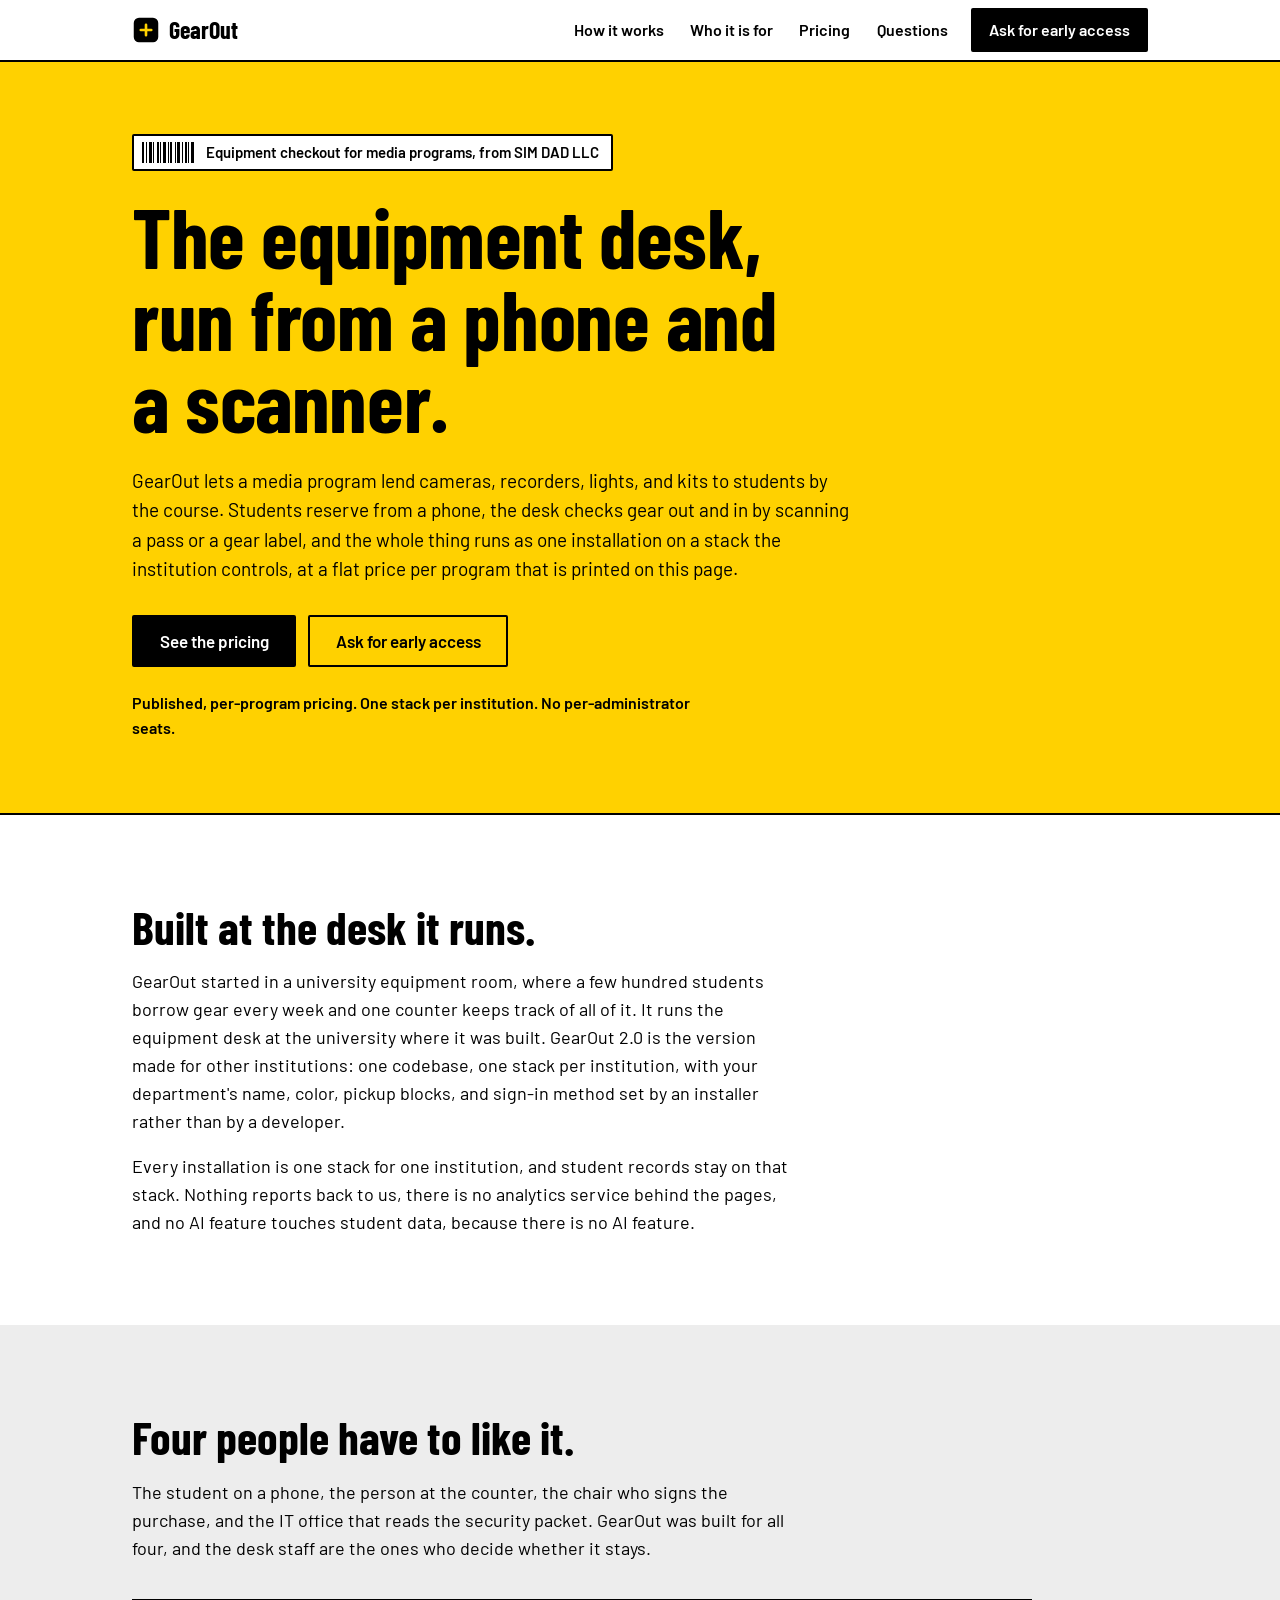
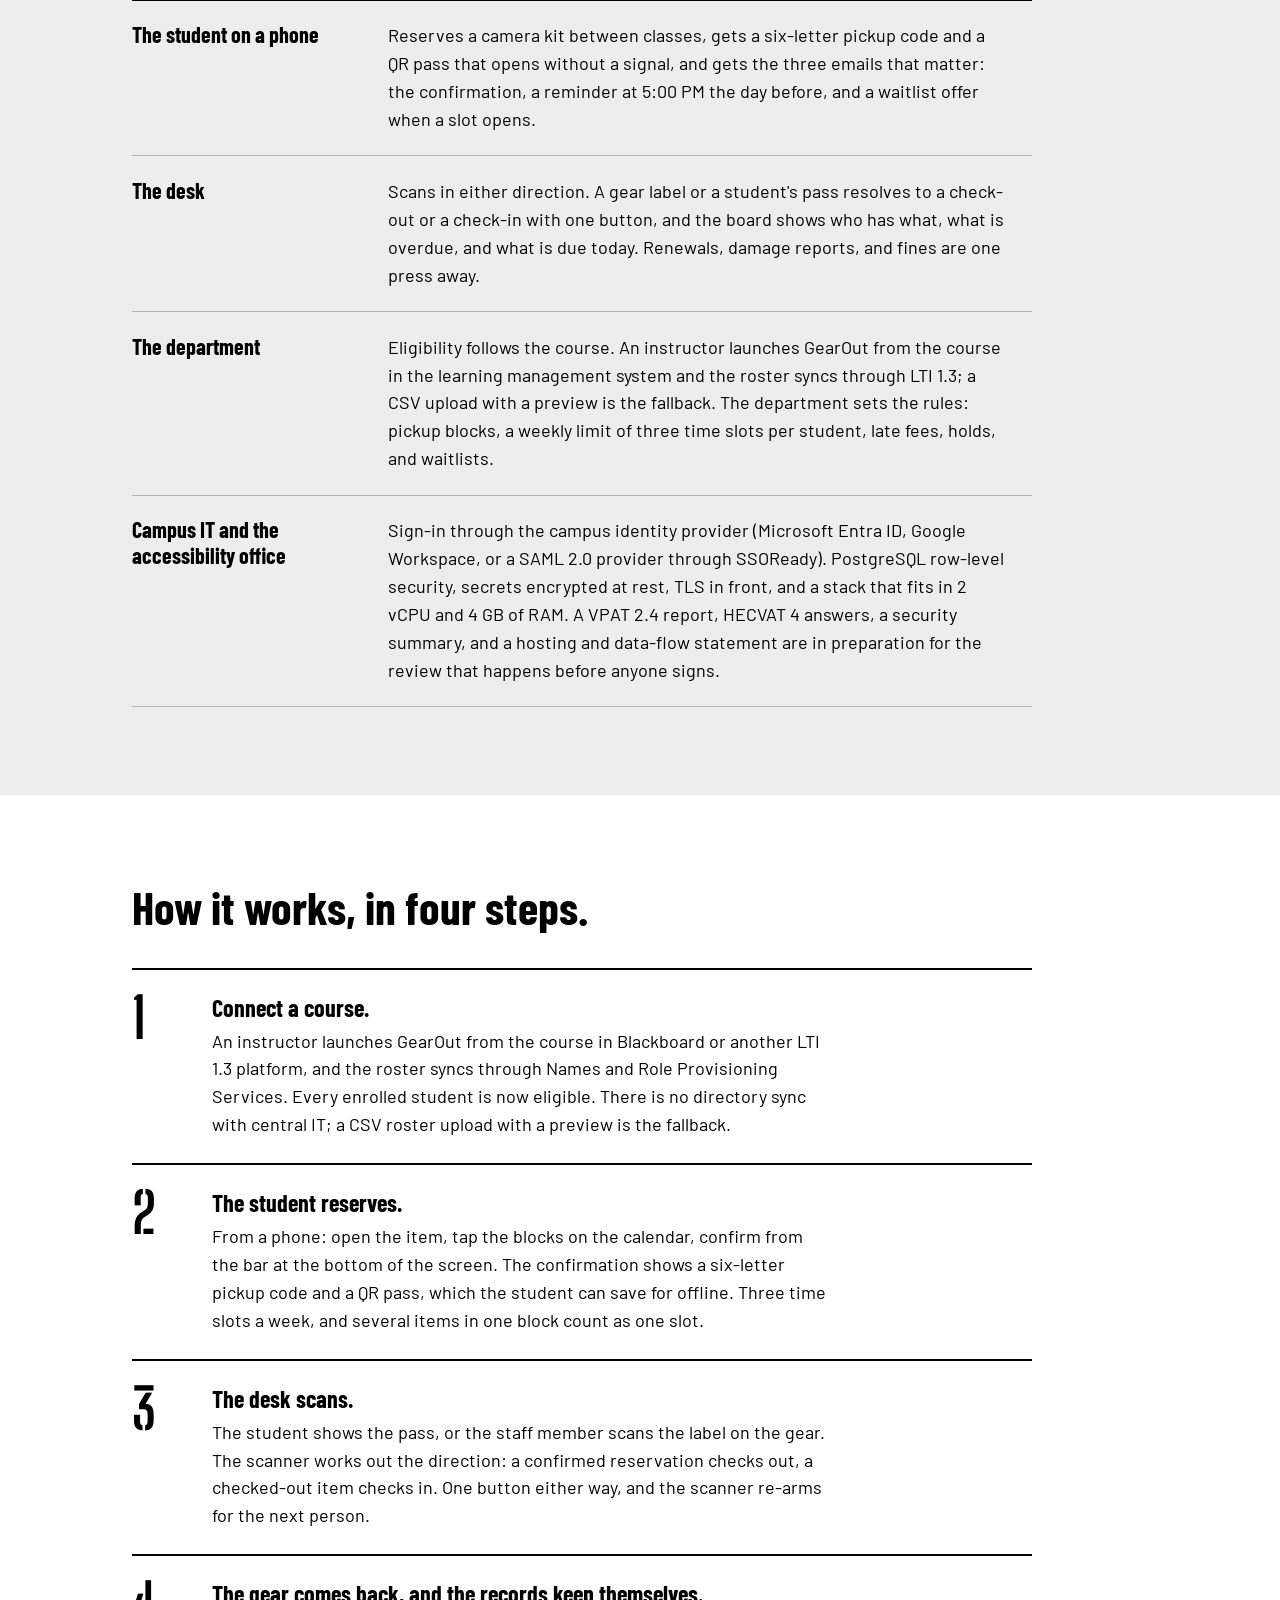
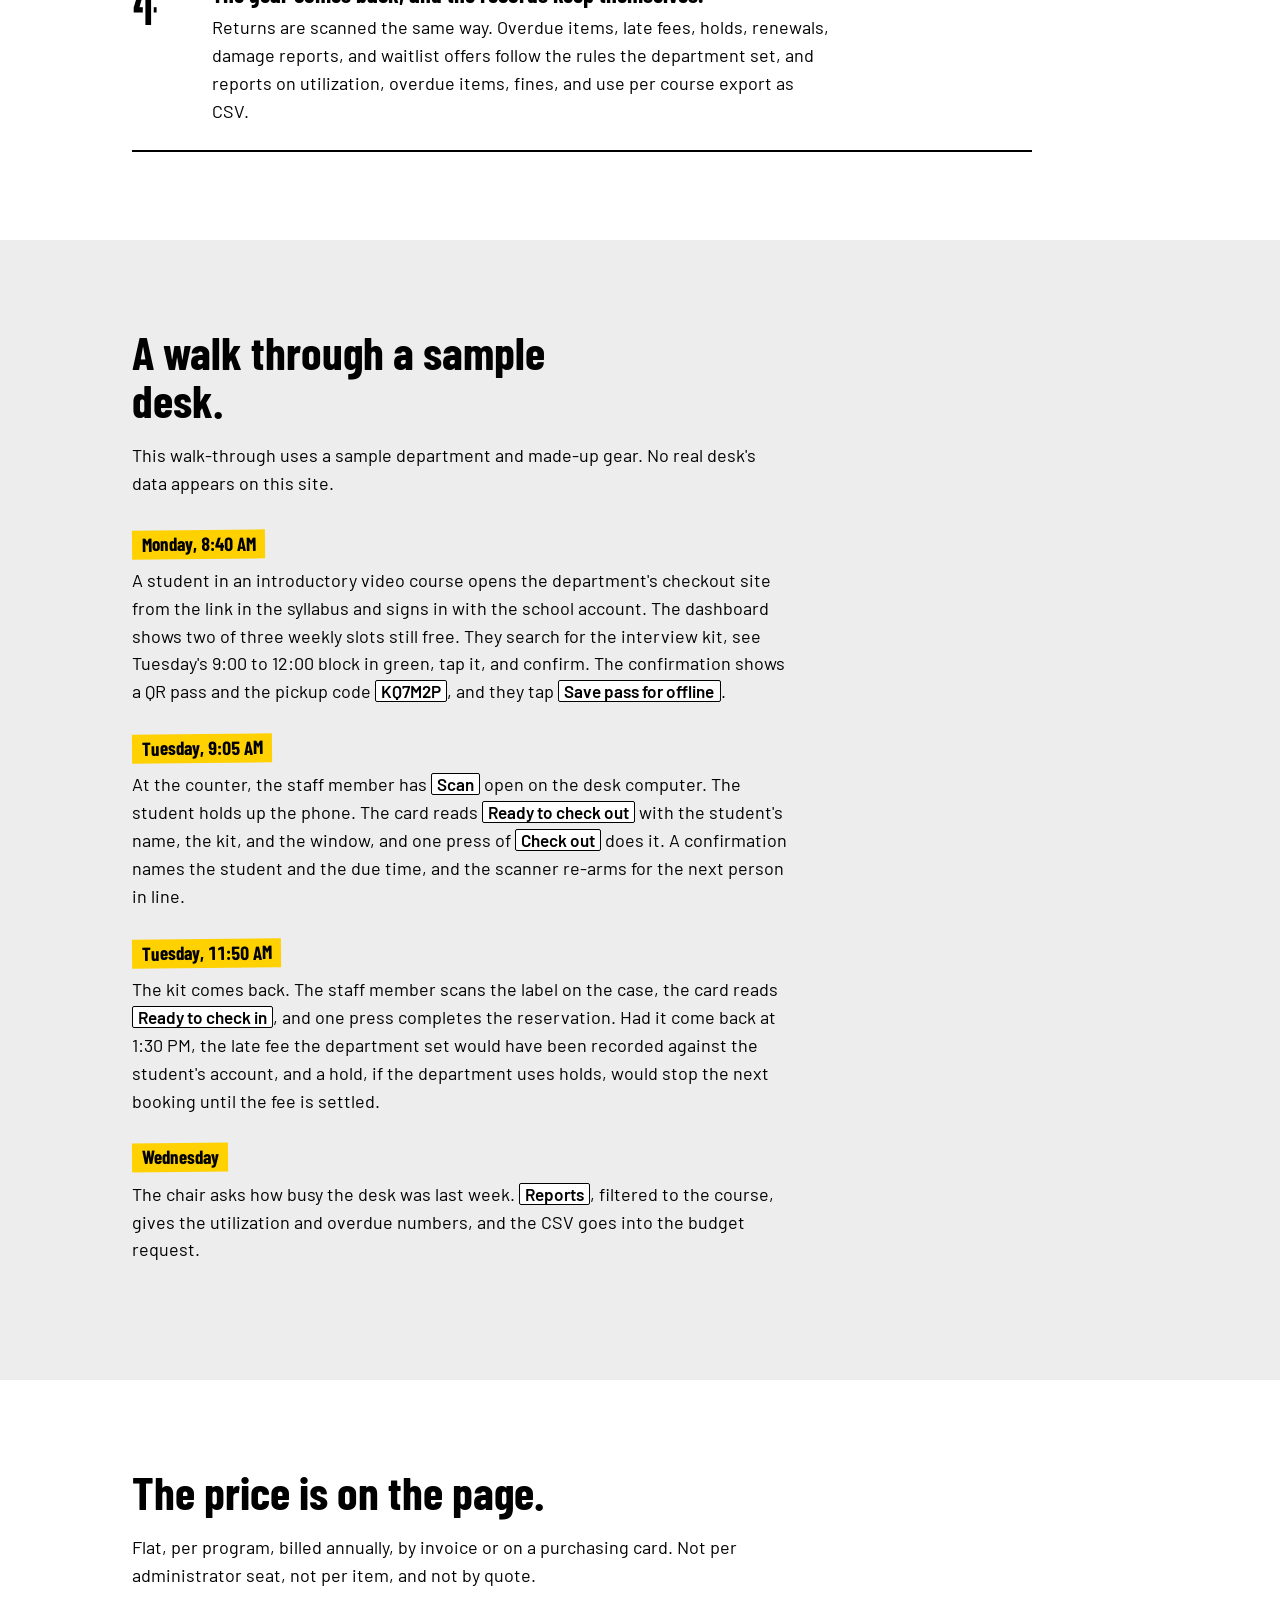
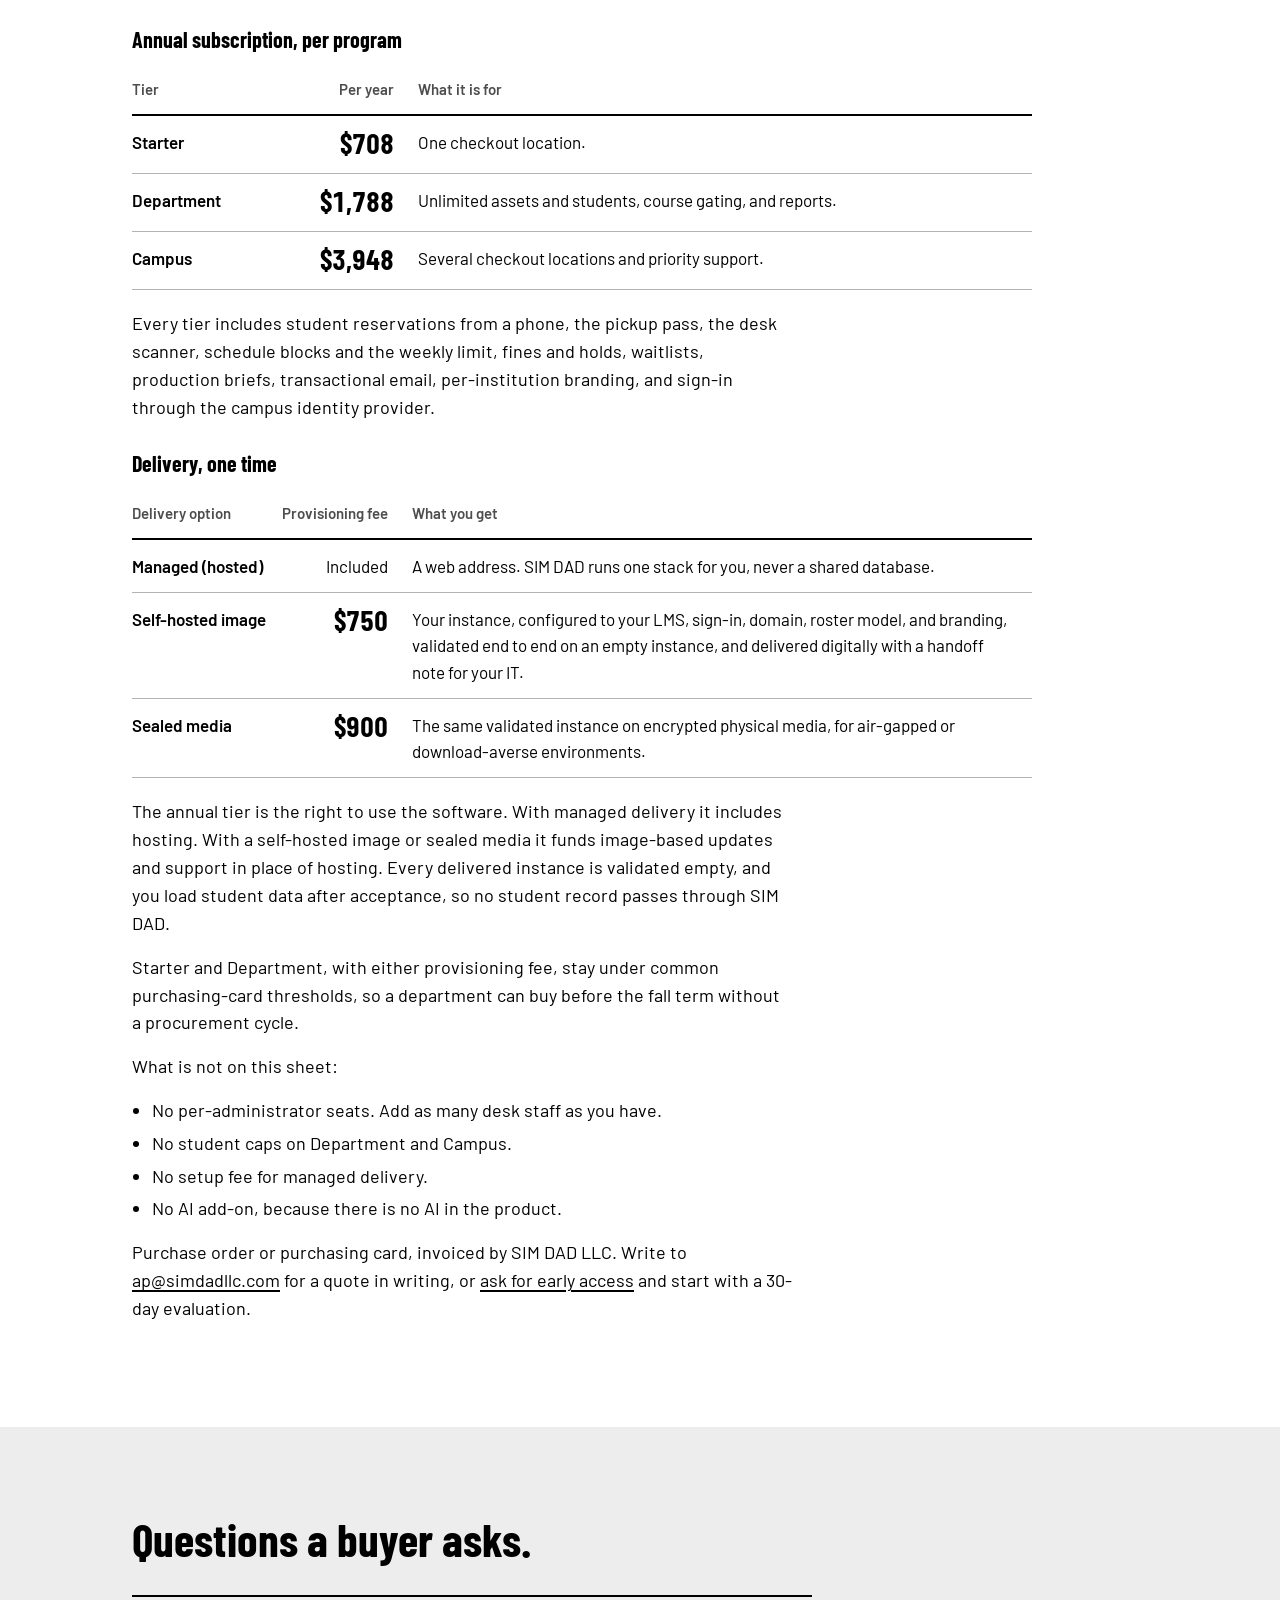
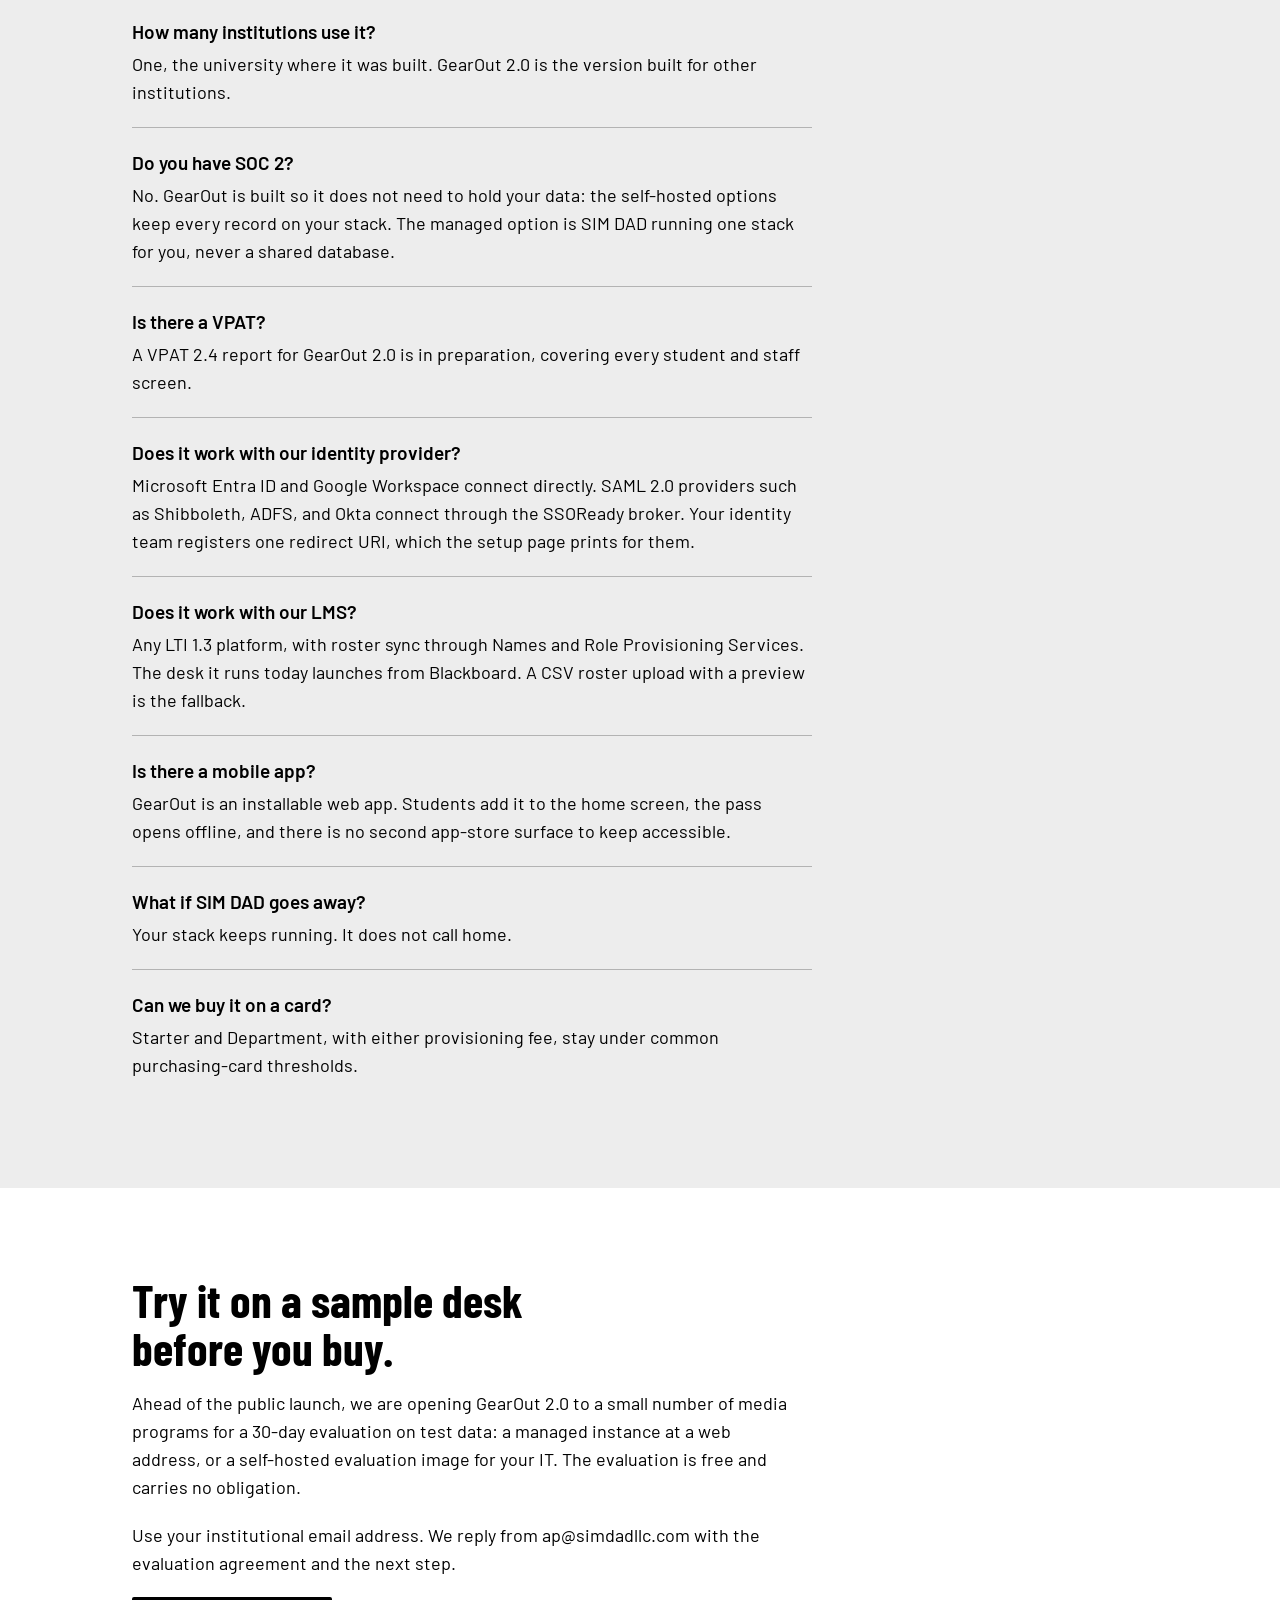
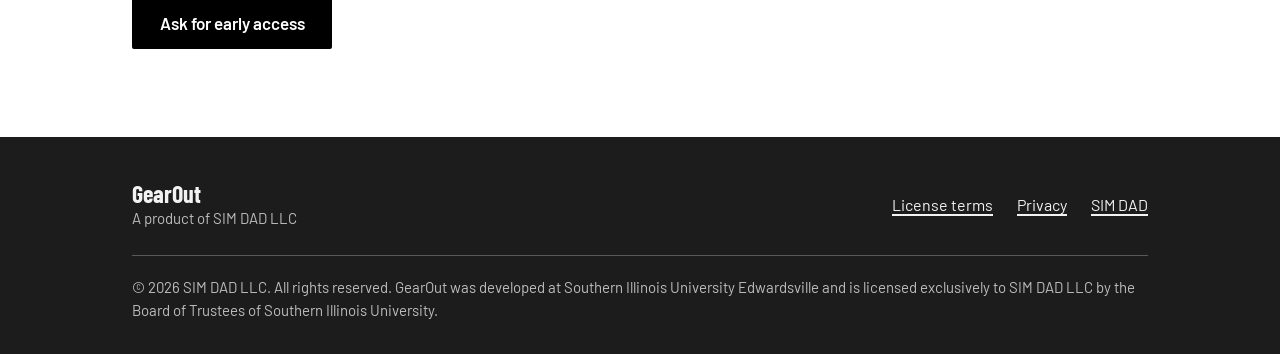
==== commit c8f4b8da: "Restyle against the 2026-10-15 design brief Brief: m4:/Volumes/One Touch/30-llc/SIM-DAD/site-copy/DE" ====
--- a/index.html
+++ b/index.html
@@ -6,7 +6,8 @@
   <title>GearOut: equipment checkout for media programs</title>
   <meta name="description" content="GearOut runs a department's equipment desk. Students reserve gear from a phone by the course they are enrolled in, staff check it out and in with a scanner, and the price is flat, published, and per program.">
   <meta name="author" content="SIM DAD LLC">
-  <meta name="theme-color" content="#1F5E3C">
+  <meta name="theme-color" content="#FFFFFF" media="(prefers-color-scheme: light)">
+  <meta name="theme-color" content="#1C1C1C" media="(prefers-color-scheme: dark)">
   <link rel="icon" type="image/svg+xml" href="/img/logo.svg">
   <link rel="canonical" href="https://gearout.app/">
   <meta property="og:title" content="GearOut: equipment checkout for media programs">
@@ -31,9 +32,6 @@
     "publisher": { "@type": "Organization", "name": "SIM DAD LLC", "url": "https://simdadllc.com" }
   }
   </script>
-  <link rel="preconnect" href="https://fonts.googleapis.com">
-  <link rel="preconnect" href="https://fonts.gstatic.com" crossorigin>
-  <link href="https://fonts.googleapis.com/css2?family=Plus+Jakarta+Sans:wght@400;600;700&family=Fraunces:opsz,wght@9..144,500&display=swap" rel="stylesheet">
   <link rel="stylesheet" href="/css/site.css">
 </head>
 <body>
--- a/css/site.css
+++ b/css/site.css
@@ -1,38 +1,63 @@
-/* GearOut site stylesheet. Shared by index.html, eula.html, and privacy.html.
-   Contrast, measured (WCAG relative luminance), house floor 5:1:
-   light: text #111513 on #FFFFFF 18.4:1; muted #55606A on #FFFFFF 6.4:1, on #F4F6F5 5.9:1;
-          accent #1F5E3C on #FFFFFF 7.7:1; white on accent 7.7:1
-   dark:  text #F2F4F3 on #0F1412 16.8:1; muted #B3BBB6 on #0F1412 9.5:1, on #171D1A 8.7:1;
-          accent #8CD9AE on #0F1412 11.2:1; #0F1412 on accent 11.2:1 */
+/* GearOut site stylesheet. Shared by every page (index, beta, eula, privacy).
+   Design brief: m4:/Volumes/One Touch/30-llc/SIM-DAD/site-copy/DESIGN-BRIEFS-2026-10-15.md, section 7.
+   The visual world is the equipment cage: asset labels, gaffer tape, stenciled case numbers,
+   utility signage. One accent: safety yellow, used as a field, never as text on white.
+   Contrast (WCAG formula; web_qa confirms from pixels), house floor 5:1:
+   light: ink #000 on paper #FFF 21:1, on yellow #FFD100 14.4:1, on shelf #EDEDED 17.9:1;
+          muted #4D4D4D on paper 8.5:1, on shelf 7.2:1
+   dark:  text #F2F2F2 on case #1C1C1C 15.2:1, on shelf #262626 13.5:1; muted #BDBDBD on case 9.1:1,
+          on shelf 8.1:1; yellow on case 11.7:1; footer #F2F2F2 on #000 18.8:1 */
+
+@font-face { font-family: 'Barlow'; font-style: normal; font-weight: 400; font-display: swap;
+  src: url('/fonts/barlow-latin-400-normal.woff2') format('woff2'); }
+@font-face { font-family: 'Barlow'; font-style: normal; font-weight: 600; font-display: swap;
+  src: url('/fonts/barlow-latin-600-normal.woff2') format('woff2'); }
+@font-face { font-family: 'Barlow Condensed'; font-style: normal; font-weight: 600; font-display: swap;
+  src: url('/fonts/barlow-condensed-latin-600-normal.woff2') format('woff2'); }
+@font-face { font-family: 'Barlow Condensed'; font-style: normal; font-weight: 700; font-display: swap;
+  src: url('/fonts/barlow-condensed-latin-700-normal.woff2') format('woff2'); }
+@font-face { font-family: 'Big Shoulders Stencil Display'; font-style: normal; font-weight: 700; font-display: swap;
+  src: url('/fonts/big-shoulders-stencil-display-latin-700-normal.woff2') format('woff2'); }
 
 *, *::before, *::after { box-sizing: border-box; margin: 0; padding: 0; }
 
 :root {
   color-scheme: light dark;
-  --accent:   #1F5E3C;
-  --accent-h: #184B30;
+  --ink:      #000000;
+  --paper:    #FFFFFF;
+  --yellow:   #FFD100;
+  --case:     #1C1C1C;
+  --text:     #000000;
+  --muted:    #4D4D4D;
+  --bg:       #FFFFFF;
+  --shelf:    #EDEDED;
+  --rule:     #000000;
+  --line:     #B3B3B3;
+  --link:     #000000;
+  --btn-bg:   #000000;
   --btn-fg:   #FFFFFF;
-  --text:     #111513;
-  --muted:    #55606A;
-  --bg:       #FFFFFF;
-  --surface:  #F4F6F5;
-  --border:   #D8DEDA;
-  --font:     'Plus Jakarta Sans', -apple-system, BlinkMacSystemFont, 'Segoe UI', sans-serif;
-  --display:  'Fraunces', 'Iowan Old Style', Georgia, serif;
-  --max-w:    1040px;
+  --focus:    #000000;
+  --foot-bg:  #1C1C1C;
+  --font:     'Barlow', 'Segoe UI', Roboto, Arial, sans-serif;
+  --cond:     'Barlow Condensed', 'Arial Narrow', 'Roboto Condensed', sans-serif;
+  --stencil:  'Big Shoulders Stencil Display', 'Barlow Condensed', 'Arial Narrow', sans-serif;
+  --max-w:    1080px;
   --measure:  66ch;
-  --radius:   6px;
+  --radius:   2px;
 }
 @media (prefers-color-scheme: dark) {
   :root {
-    --accent:   #8CD9AE;
-    --accent-h: #A6E4C0;
-    --btn-fg:   #0F1412;
-    --text:     #F2F4F3;
-    --muted:    #B3BBB6;
-    --bg:       #0F1412;
-    --surface:  #171D1A;
-    --border:   #2A332E;
+    --text:     #F2F2F2;
+    --muted:    #BDBDBD;
+    --bg:       #1C1C1C;
+    --shelf:    #262626;
+    --rule:     #F2F2F2;
+    --line:     #595959;
+    --link:     #FFD100;
+    --btn-bg:   #FFD100;
+    --btn-fg:   #000000;
+    --focus:    #FFD100;
+    --foot-bg:  #000000;
   }
 }
 
@@ -40,97 +65,134 @@
 @media (prefers-reduced-motion: reduce) { html { scroll-behavior: auto; } }
 body {
   font-family: var(--font);
-  font-size: 1.0625rem;
-  line-height: 1.6;
+  font-size: 1.125rem;
+  line-height: 1.55;
   color: var(--text);
   background: var(--bg);
-  -webkit-font-smoothing: antialiased;
 }
 img, svg { max-width: 100%; display: block; }
-a { color: var(--accent); text-decoration: underline; text-underline-offset: 0.15em; text-decoration-thickness: 1px; }
-a:hover { color: var(--accent-h); text-decoration-thickness: 2px; }
-:focus-visible { outline: 3px solid var(--accent); outline-offset: 3px; border-radius: 3px; }
+a { color: var(--link); text-decoration: underline; text-decoration-thickness: 2px; text-underline-offset: 0.18em; }
+a:hover { background: var(--yellow); color: var(--ink); text-decoration-color: var(--ink); }
+:focus-visible { outline: 3px solid var(--focus); outline-offset: 3px; }
 .skip { position: absolute; left: -9999px; }
-.skip:focus { position: fixed; left: 1rem; top: 1rem; z-index: 200; background: var(--bg); color: var(--text); padding: 0.75rem 1rem; border: 2px solid var(--accent); border-radius: var(--radius); }
+.skip:focus { position: fixed; left: 1rem; top: 1rem; z-index: 200; background: var(--paper); color: var(--ink); padding: 0.75rem 1rem; border: 3px solid var(--ink); }
 
 .container { max-width: var(--max-w); margin: 0 auto; padding: 0 1.25rem; }
 @media (min-width: 640px) { .container { padding: 0 2rem; } }
 
-/* Nav */
-.nav { position: sticky; top: 0; z-index: 100; background: var(--bg); border-bottom: 1px solid var(--border); }
+/* Nav: a strip of signage, ink rule under it */
+.nav { position: sticky; top: 0; z-index: 100; background: var(--bg); border-bottom: 2px solid var(--rule); }
 @media (max-width: 640px) { .nav { position: static; } } /* a three-row nav must not stay pinned on a phone */
 .nav-inner { max-width: var(--max-w); margin: 0 auto; padding: 0 1.25rem; min-height: 60px; display: flex; align-items: center; justify-content: space-between; gap: 1rem; flex-wrap: wrap; }
 @media (min-width: 640px) { .nav-inner { padding: 0 2rem; } }
-.nav-brand { display: inline-flex; align-items: center; gap: 0.55rem; text-decoration: none; color: var(--text); font-weight: 700; font-size: 1.125rem; letter-spacing: -0.01em; padding: 0.75rem 0; }
-.nav-brand svg { width: 26px; height: 26px; }
-.nav-links { display: flex; align-items: center; gap: 1.25rem; flex-wrap: wrap; padding: 0.5rem 0; }
-.nav-links a { font-size: 0.9375rem; color: var(--text); text-decoration: none; }
-.nav-links a:hover { text-decoration: underline; }
-.nav-links a.btn { color: var(--btn-fg); }
-.nav-links a.btn:hover { text-decoration: none; }
-
-/* Buttons */
-.btn { display: inline-flex; align-items: center; justify-content: center; padding: 0.65rem 1.2rem; border-radius: var(--radius); font-family: var(--font); font-size: 0.9375rem; font-weight: 600; text-decoration: none; border: 1.5px solid var(--accent); background: var(--accent); color: var(--btn-fg); cursor: pointer; }
-.btn:hover { background: var(--accent-h); border-color: var(--accent-h); color: var(--btn-fg); }
-.btn-ghost { background: transparent; color: var(--text); border-color: var(--border); }
-.btn-ghost:hover { background: var(--surface); color: var(--text); border-color: var(--text); }
-.btn-lg { padding: 0.85rem 1.6rem; font-size: 1rem; }
+.nav-brand { display: inline-flex; align-items: center; gap: 0.55rem; text-decoration: none; color: var(--text); font-family: var(--cond); font-weight: 700; font-size: 1.5rem; line-height: 1; padding: 0.75rem 0; }
+.nav-brand:hover { background: none; color: var(--text); }
+.nav-brand svg { width: 28px; height: 28px; }
+/* The mark recolored to the page's two inks; img/logo.svg itself is unchanged */
+.nav-brand svg rect { fill: var(--ink); }
+.nav-brand svg path { stroke: var(--yellow); }
+@media (prefers-color-scheme: dark) {
+  .nav-brand svg rect { fill: var(--yellow); }
+  .nav-brand svg path { stroke: var(--ink); }
+}
+.nav-links { display: flex; align-items: center; gap: 0.35rem 1.25rem; flex-wrap: wrap; padding: 0.5rem 0; }
+.nav-links a { font-size: 1rem; font-weight: 600; color: var(--text); text-decoration: none; padding: 0.15rem 0.2rem; }
+.nav-links a:hover { text-decoration: none; background: var(--yellow); color: var(--ink); }
+.nav-links a.btn { color: var(--btn-fg); padding: 0.55rem 1rem; }
+.nav-links a.btn:hover { color: var(--ink); }
+
+/* Buttons: printed-label corners, ink fill; hover is a strip of yellow tape */
+.btn { display: inline-flex; align-items: center; justify-content: center; min-height: 44px; padding: 0.65rem 1.25rem; border-radius: var(--radius); font-family: var(--font); font-size: 1rem; font-weight: 600; line-height: 1.2; text-decoration: none; border: 2px solid var(--btn-bg); background: var(--btn-bg); color: var(--btn-fg); cursor: pointer; }
+.btn:hover { background: var(--yellow); border-color: var(--ink); color: var(--ink); }
+.btn:active { transform: translateY(1px); }
+.btn-ghost { background: transparent; color: var(--text); border-color: var(--rule); }
+.btn-ghost:hover { background: var(--yellow); color: var(--ink); border-color: var(--ink); }
+.btn-lg { padding: 0.85rem 1.6rem; font-size: 1.0625rem; }
 .actions { display: flex; gap: 0.75rem; flex-wrap: wrap; align-items: center; }
 @media (max-width: 480px) { .actions .btn { width: 100%; } }
 
-/* Hero */
-.hero { padding: 4.5rem 0 3.5rem; border-bottom: 1px solid var(--border); }
-@media (min-width: 768px) { .hero { padding: 6rem 0 4.5rem; } }
-.hero-kicker { font-size: 1rem; color: var(--muted); margin-bottom: 1rem; }
-.hero h1 { font-family: var(--display); font-weight: 500; font-size: clamp(2.25rem, 5.5vw, 4rem); line-height: 1.08; letter-spacing: -0.02em; max-width: 18ch; margin-bottom: 1.25rem; }
-.hero-sub { font-size: 1.125rem; line-height: 1.6; max-width: var(--measure); margin-bottom: 2rem; }
-.hero-meta { margin-top: 1.5rem; font-size: 0.9375rem; color: var(--muted); max-width: var(--measure); }
-
-/* Sections */
-.section { padding: 4rem 0; border-bottom: 1px solid var(--border); }
+/* Asset tag: a white sticker with a printed barcode, the label every piece of gear carries.
+   Used for the one line that names the page (hero kicker, page kickers). */
+.hero-kicker, .page-kicker, .kicker {
+  display: inline-flex; align-items: center; gap: 0.75rem;
+  background: var(--paper); color: var(--ink);
+  border: 2px solid var(--ink); border-radius: var(--radius);
+  padding: 0.35rem 0.75rem 0.35rem 0.5rem;
+  font-family: var(--font); font-weight: 600; font-size: 0.9375rem; line-height: 1.3;
+  max-width: 100%;
+}
+.hero-kicker::before, .page-kicker::before, .kicker::before {
+  content: ""; flex: 0 0 auto; width: 3.25rem; height: 1.35rem;
+  background:
+    linear-gradient(90deg,
+      #000 0 2px, transparent 2px 4px, #000 4px 5px, transparent 5px 7px, #000 7px 10px, transparent 10px 11px,
+      #000 11px 12px, transparent 12px 15px, #000 15px 17px, transparent 17px 18px, #000 18px 19px, transparent 19px 21px,
+      #000 21px 24px, transparent 24px 26px, #000 26px 27px, transparent 27px 28px, #000 28px 30px, transparent 30px 33px,
+      #000 33px 34px, transparent 34px 35px, #000 35px 38px, transparent 38px 40px, #000 40px 41px, transparent 41px 43px,
+      #000 43px 45px, transparent 45px 46px, #000 46px 47px, transparent 47px 49px, #000 49px 52px);
+}
+
+/* Hero: the safety-yellow field. It stays yellow in both schemes, as signage does. */
+.hero { background: var(--yellow); color: var(--ink); padding: 3.5rem 0 3.5rem; border-bottom: 2px solid var(--ink); }
+@media (min-width: 768px) { .hero { padding: 4.5rem 0 4.5rem; } }
+.hero .hero-kicker { margin-bottom: 1.5rem; }
+.hero h1 { font-family: var(--cond); font-weight: 700; font-size: clamp(2.6rem, 7.2vw, 5.25rem); line-height: 0.98; letter-spacing: -0.005em; max-width: 17ch; margin-bottom: 1.5rem; }
+.hero-sub { font-size: 1.1875rem; line-height: 1.55; max-width: var(--measure); margin-bottom: 2rem; }
+.hero-meta { margin-top: 1.5rem; font-size: 1rem; font-weight: 600; max-width: var(--measure); }
+.hero a:not(.btn) { color: var(--ink); }
+.hero :focus-visible { outline-color: var(--ink); }
+.hero .btn { background: var(--ink); border-color: var(--ink); color: var(--paper); }
+.hero .btn:hover { background: var(--paper); color: var(--ink); }
+.hero .btn-ghost { background: transparent; color: var(--ink); }
+.hero .btn-ghost:hover { background: var(--paper); }
+
+/* Sections: separated by ground, not hairlines */
+.section { padding: 4rem 0; }
 @media (min-width: 768px) { .section { padding: 5.5rem 0; } }
-.section-alt { background: var(--surface); }
-h2 { font-family: var(--display); font-weight: 500; font-size: clamp(1.75rem, 3.6vw, 2.5rem); line-height: 1.15; letter-spacing: -0.015em; margin-bottom: 1rem; max-width: 24ch; }
-h3 { font-size: 1.0625rem; font-weight: 700; margin-bottom: 0.4rem; }
+.section-alt { background: var(--shelf); }
+h2 { font-family: var(--cond); font-weight: 700; font-size: clamp(2rem, 4.2vw, 2.9rem); line-height: 1.04; margin-bottom: 1.1rem; max-width: 22ch; }
+h3 { font-size: 1.1875rem; font-weight: 600; line-height: 1.3; margin-bottom: 0.4rem; }
 .section-sub { max-width: var(--measure); margin-bottom: 2rem; }
 .prose { max-width: var(--measure); }
 .prose p { margin-bottom: 1.1rem; }
 .prose p:last-child { margin-bottom: 0; }
 
 /* Roles: a definition list in two columns on wide screens, not a card grid */
-.roles { max-width: 860px; margin-top: 2.25rem; border-top: 1px solid var(--border); }
-.roles > div { display: grid; grid-template-columns: 1fr; gap: 0.35rem 2rem; padding: 1.35rem 0; border-bottom: 1px solid var(--border); }
-@media (min-width: 720px) { .roles > div { grid-template-columns: 13rem 1fr; } }
-.roles dt { font-weight: 700; }
-.roles dd { color: var(--text); max-width: 62ch; }
-
-/* Steps: an ordered sequence, so the numbers are real */
-.steps { list-style: none; counter-reset: step; max-width: 860px; margin-top: 2.25rem; }
-.steps li { counter-increment: step; display: grid; grid-template-columns: 3.25rem 1fr; gap: 0 1rem; padding: 1.35rem 0; border-top: 1px solid var(--border); }
-.steps li::before { content: counter(step); font-family: var(--display); font-size: 2rem; line-height: 1; color: var(--accent); font-weight: 500; padding-top: 0.1rem; }
-.steps li:last-child { border-bottom: 1px solid var(--border); }
+.roles { max-width: 900px; margin-top: 2.25rem; border-top: 2px solid var(--rule); }
+.roles > div { display: grid; grid-template-columns: 1fr; gap: 0.35rem 2rem; padding: 1.35rem 0; border-bottom: 1px solid var(--line); }
+@media (min-width: 720px) { .roles > div { grid-template-columns: 14rem 1fr; } }
+.roles dt { font-family: var(--cond); font-weight: 700; font-size: 1.375rem; line-height: 1.15; }
+.roles dd { max-width: 62ch; }
+
+/* Steps: an ordered sequence, so the numbers are real; stenciled like a case number */
+.steps { list-style: none; counter-reset: step; max-width: 900px; margin-top: 2.25rem; }
+.steps li { counter-increment: step; display: grid; grid-template-columns: 3.75rem 1fr; gap: 0 1.25rem; padding: 1.5rem 0; border-top: 2px solid var(--rule); }
+.steps li::before { content: counter(step); font-family: var(--stencil); font-weight: 700; font-size: 3.5rem; line-height: 0.85; color: var(--text); }
+.steps li:last-child { border-bottom: 2px solid var(--rule); }
+.steps h3 { font-family: var(--cond); font-weight: 700; font-size: 1.5rem; line-height: 1.15; }
 .steps p { max-width: 62ch; }
 
-/* Demo walk-through */
+/* Demo walk-through: a desk log, each time on a strip of yellow tape */
 .walk { max-width: var(--measure); margin-top: 2rem; }
-.walk .when { display: block; font-weight: 700; font-size: 0.9375rem; margin-bottom: 0.25rem; }
-.walk p { margin-bottom: 1.4rem; }
-.walk code, .steps code, .prose code { font-family: ui-monospace, SFMono-Regular, Menlo, Consolas, monospace; font-size: 0.9em; background: var(--surface); border: 1px solid var(--border); border-radius: 4px; padding: 0.05em 0.35em; }
-.section-alt .walk code { background: var(--bg); }
+.walk .when { display: inline-block; font-family: var(--cond); font-weight: 700; font-size: 1.1875rem; line-height: 1.2; font-variant-numeric: tabular-nums; background: var(--yellow); color: var(--ink); padding: 0.2rem 0.6rem; margin-bottom: 0.5rem; transform: rotate(-0.6deg); }
+.walk p { margin-bottom: 1.75rem; }
+/* Interface names and the pickup code: printed labels, not monospace */
+.walk code, .steps code, .prose code { font-family: var(--font); font-weight: 600; font-size: 0.95em; background: var(--bg); color: var(--text); border: 1.5px solid var(--rule); border-radius: var(--radius); padding: 0 0.3em; white-space: nowrap; }
 
 /* Tables */
 .table-wrap { overflow-x: auto; margin: 1.5rem 0 1rem; }
-table { border-collapse: collapse; width: 100%; max-width: 860px; font-size: 1rem; }
-caption { text-align: left; font-weight: 700; padding: 0 0 0.6rem; }
-th, td { text-align: left; vertical-align: top; padding: 0.75rem 1rem 0.75rem 0; border-bottom: 1px solid var(--border); }
-thead th { font-size: 0.875rem; color: var(--muted); font-weight: 600; border-bottom: 2px solid var(--border); }
-tbody th { font-weight: 700; white-space: nowrap; }
+table { border-collapse: collapse; width: 100%; max-width: 900px; font-size: 1.0625rem; }
+caption { text-align: left; font-family: var(--cond); font-weight: 700; font-size: 1.375rem; padding: 0 0 0.6rem; }
+th, td { text-align: left; vertical-align: top; padding: 0.8rem 1rem 0.8rem 0; border-bottom: 1px solid var(--line); }
+thead th { font-size: 0.9375rem; color: var(--muted); font-weight: 600; border-bottom: 2px solid var(--rule); }
+tbody th { font-weight: 600; white-space: nowrap; }
 td.num, th.num { text-align: right; font-variant-numeric: tabular-nums; white-space: nowrap; padding-right: 1.5rem; }
-.price { font-family: var(--display); font-size: 1.5rem; font-weight: 500; line-height: 1; }
+.price { font-family: var(--cond); font-size: 1.75rem; font-weight: 700; line-height: 1; font-variant-numeric: tabular-nums; }
 .pricing-notes { max-width: var(--measure); margin-top: 1.25rem; }
 .pricing-notes p { margin-bottom: 1rem; }
 .pricing-notes ul { margin: 0.25rem 0 1rem 1.25rem; }
 .pricing-notes li { margin-bottom: 0.3rem; }
+.table-wrap:focus-visible { outline-offset: 6px; }
 
 /* Stacked tables under 600px: each row becomes a block, each cell carries its column label */
 @media (max-width: 600px) {
@@ -138,42 +200,73 @@
   table.stack, table.stack tbody, table.stack tr, table.stack th, table.stack td { display: block; width: 100%; }
   table.stack thead { position: absolute; left: -9999px; }
   table.stack caption { display: block; }
-  table.stack tr { padding: 0.9rem 0; border-bottom: 1px solid var(--border); }
-  table.stack tbody th { border: 0; padding: 0 0 0.35rem; white-space: normal; }
+  table.stack tr { padding: 0.9rem 0; border-bottom: 1px solid var(--line); }
+  table.stack tbody th { border: 0; padding: 0 0 0.35rem; white-space: normal; font-family: var(--cond); font-weight: 700; font-size: 1.25rem; }
   table.stack td { border: 0; padding: 0.15rem 0; text-align: left; white-space: normal; }
   table.stack td.num { text-align: left; }
-  table.stack td[data-label]::before { content: attr(data-label) ": "; color: var(--muted); font-size: 0.875rem; }
-  table.stack .price { font-size: 1.25rem; }
+  table.stack td[data-label]::before { content: attr(data-label) ": "; color: var(--muted); font-size: 0.9375rem; }
+  table.stack .price { font-size: 1.5rem; }
 }
 
 /* Questions */
-.qa { max-width: 860px; margin-top: 2rem; }
-.qa dt { font-weight: 700; padding-top: 1.25rem; }
-.qa dd { max-width: 64ch; padding: 0.3rem 0 1.25rem; border-bottom: 1px solid var(--border); }
+.qa { max-width: 68ch; margin-top: 2rem; border-top: 2px solid var(--rule); }
+.qa dt { font-weight: 600; font-size: 1.1875rem; padding-top: 1.25rem; }
+.qa dd { padding: 0.3rem 0 1.25rem; border-bottom: 1px solid var(--line); }
 .qa dd:last-child { border-bottom: 0; }
 
 /* Early access */
 .access { max-width: var(--measure); }
 .access p { margin-bottom: 1.25rem; }
 
-/* Footer */
-.footer { padding: 2.5rem 0 2rem; }
+/* Footer: hard-case black in both schemes */
+.footer { padding: 2.75rem 0 2rem; background: var(--foot-bg); color: #F2F2F2; }
+.footer a { color: #F2F2F2; }
+.footer a:hover { color: var(--ink); }
+.footer :focus-visible { outline-color: var(--yellow); }
 .footer-inner { max-width: var(--max-w); margin: 0 auto; padding: 0 1.25rem; display: flex; align-items: center; justify-content: space-between; flex-wrap: wrap; gap: 1.25rem; }
 @media (min-width: 640px) { .footer-inner { padding: 0 2rem; } }
-.footer-brand { font-weight: 700; font-size: 1rem; }
-.footer-sub { font-size: 0.875rem; color: var(--muted); }
+.footer-brand { font-family: var(--cond); font-weight: 700; font-size: 1.5rem; line-height: 1.1; }
+.footer-sub { font-size: 0.9375rem; color: #BDBDBD; }
 .footer-links { display: flex; gap: 1.5rem; flex-wrap: wrap; }
-.footer-links a { font-size: 0.9375rem; color: var(--text); }
-.footer-copy { max-width: var(--max-w); margin: 1.5rem auto 0; padding: 1.25rem 1.25rem 0; border-top: 1px solid var(--border); font-size: 0.875rem; color: var(--muted); }
-@media (min-width: 640px) { .footer-copy { padding: 1.25rem 2rem 0; } }
+.footer-links a { font-size: 1rem; }
+.footer-copy { max-width: calc(var(--max-w) - 2.5rem); margin: 1.5rem auto 0; padding: 1.25rem 0 0; border-top: 1px solid #595959; font-size: 0.9375rem; color: #BDBDBD; }
+@media (max-width: 639px) { .footer-copy { margin: 1.5rem 1.25rem 0; } }
+@media (min-width: 640px) { .footer-copy { max-width: calc(var(--max-w) - 4rem); } }
+@media (min-width: 640px) and (max-width: 1143px) { .footer-copy { margin: 1.5rem 2rem 0; } }
 
 /* Legal pages */
 .page { max-width: 760px; margin: 0 auto; padding: 3.5rem 1.25rem 5rem; }
 @media (min-width: 640px) { .page { padding: 4rem 2rem 6rem; } }
-.page-kicker { font-size: 0.9375rem; color: var(--muted); margin-bottom: 0.5rem; }
-.page h1 { font-family: var(--display); font-weight: 500; font-size: clamp(2rem, 4.5vw, 2.75rem); line-height: 1.15; letter-spacing: -0.015em; margin-bottom: 0.5rem; }
-.page-meta { font-size: 0.9375rem; color: var(--muted); margin-bottom: 2.5rem; padding-bottom: 1.5rem; border-bottom: 1px solid var(--border); }
-.page h2 { font-family: var(--font); font-size: 1.125rem; font-weight: 700; margin: 2.25rem 0 0.6rem; max-width: none; }
+.page .page-kicker { margin-bottom: 1.25rem; }
+.page h1 { font-family: var(--cond); font-weight: 700; font-size: clamp(2.4rem, 5.5vw, 3.5rem); line-height: 1.02; margin-bottom: 0.9rem; }
+.page-meta { font-size: 1rem; color: var(--muted); margin-bottom: 2.5rem; padding-bottom: 1.5rem; border-bottom: 2px solid var(--rule); }
+.page-meta span { display: block; }
+.page h2 { font-family: var(--cond); font-size: 1.625rem; font-weight: 700; margin: 2.5rem 0 0.6rem; max-width: none; }
 .page p { margin-bottom: 1rem; }
 .page ul { margin: 0.25rem 0 1rem 1.35rem; }
 .page li { margin-bottom: 0.35rem; }
+
+/* Early-access form page (beta/) */
+.form-page { max-width: 640px; margin: 0 auto; padding: 3rem 1.25rem 5rem; }
+.form-page .back { display: block; width: fit-content; font-size: 1rem; font-weight: 600; margin-bottom: 2.5rem; }
+.form-page .kicker { margin: 0 0 1.25rem; }
+.form-page h1 { font-family: var(--cond); font-weight: 700; font-size: clamp(2.4rem, 6vw, 3.25rem); line-height: 1.02; margin: 0 0 0.9rem; }
+.form-page .lede { font-size: 1.1875rem; color: var(--muted); margin: 0 0 2rem; }
+.form-page ul { padding-left: 1.15rem; margin: 0 0 2rem; }
+.form-page li { margin-bottom: 0.6rem; }
+.form-page hr { border: 0; border-top: 2px solid var(--rule); margin: 2.5rem 0; }
+.form-page label { display: block; font-weight: 600; margin: 1.35rem 0 0.35rem; }
+.form-page .hint { display: block; font-weight: 400; color: var(--muted); font-size: 0.9375rem; }
+.form-page input, .form-page textarea { width: 100%; padding: 0.7rem 0.8rem; font: inherit; color: var(--text); background: var(--bg); border: 2px solid var(--rule); border-radius: var(--radius); }
+.form-page input:focus-visible, .form-page textarea:focus-visible { outline: 3px solid var(--focus); outline-offset: 2px; }
+.form-page textarea { min-height: 5rem; resize: vertical; }
+.form-page button { margin-top: 1.75rem; min-height: 48px; padding: 0.8rem 1.6rem; font: inherit; font-weight: 600; border: 2px solid var(--btn-bg); border-radius: var(--radius); background: var(--btn-bg); color: var(--btn-fg); cursor: pointer; }
+.form-page button:hover { background: var(--yellow); border-color: var(--ink); color: var(--ink); }
+.form-page button:disabled { opacity: 0.7; cursor: wait; }
+.form-page .fine { color: var(--muted); font-size: 0.9375rem; margin-top: 0.8rem; }
+.form-page .hp { position: absolute; left: -9999px; width: 1px; height: 1px; overflow: hidden; }
+.form-page .msg { padding: 0.9rem 1rem; border: 2px solid var(--rule); border-left-width: 2px; border-radius: var(--radius); margin-bottom: 1.5rem; font-weight: 600; }
+[hidden] { display: none !important; }
+@media (prefers-color-scheme: dark) {
+  .btn:hover, .form-page button:hover { background: var(--paper); border-color: var(--paper); color: var(--ink); }
+}
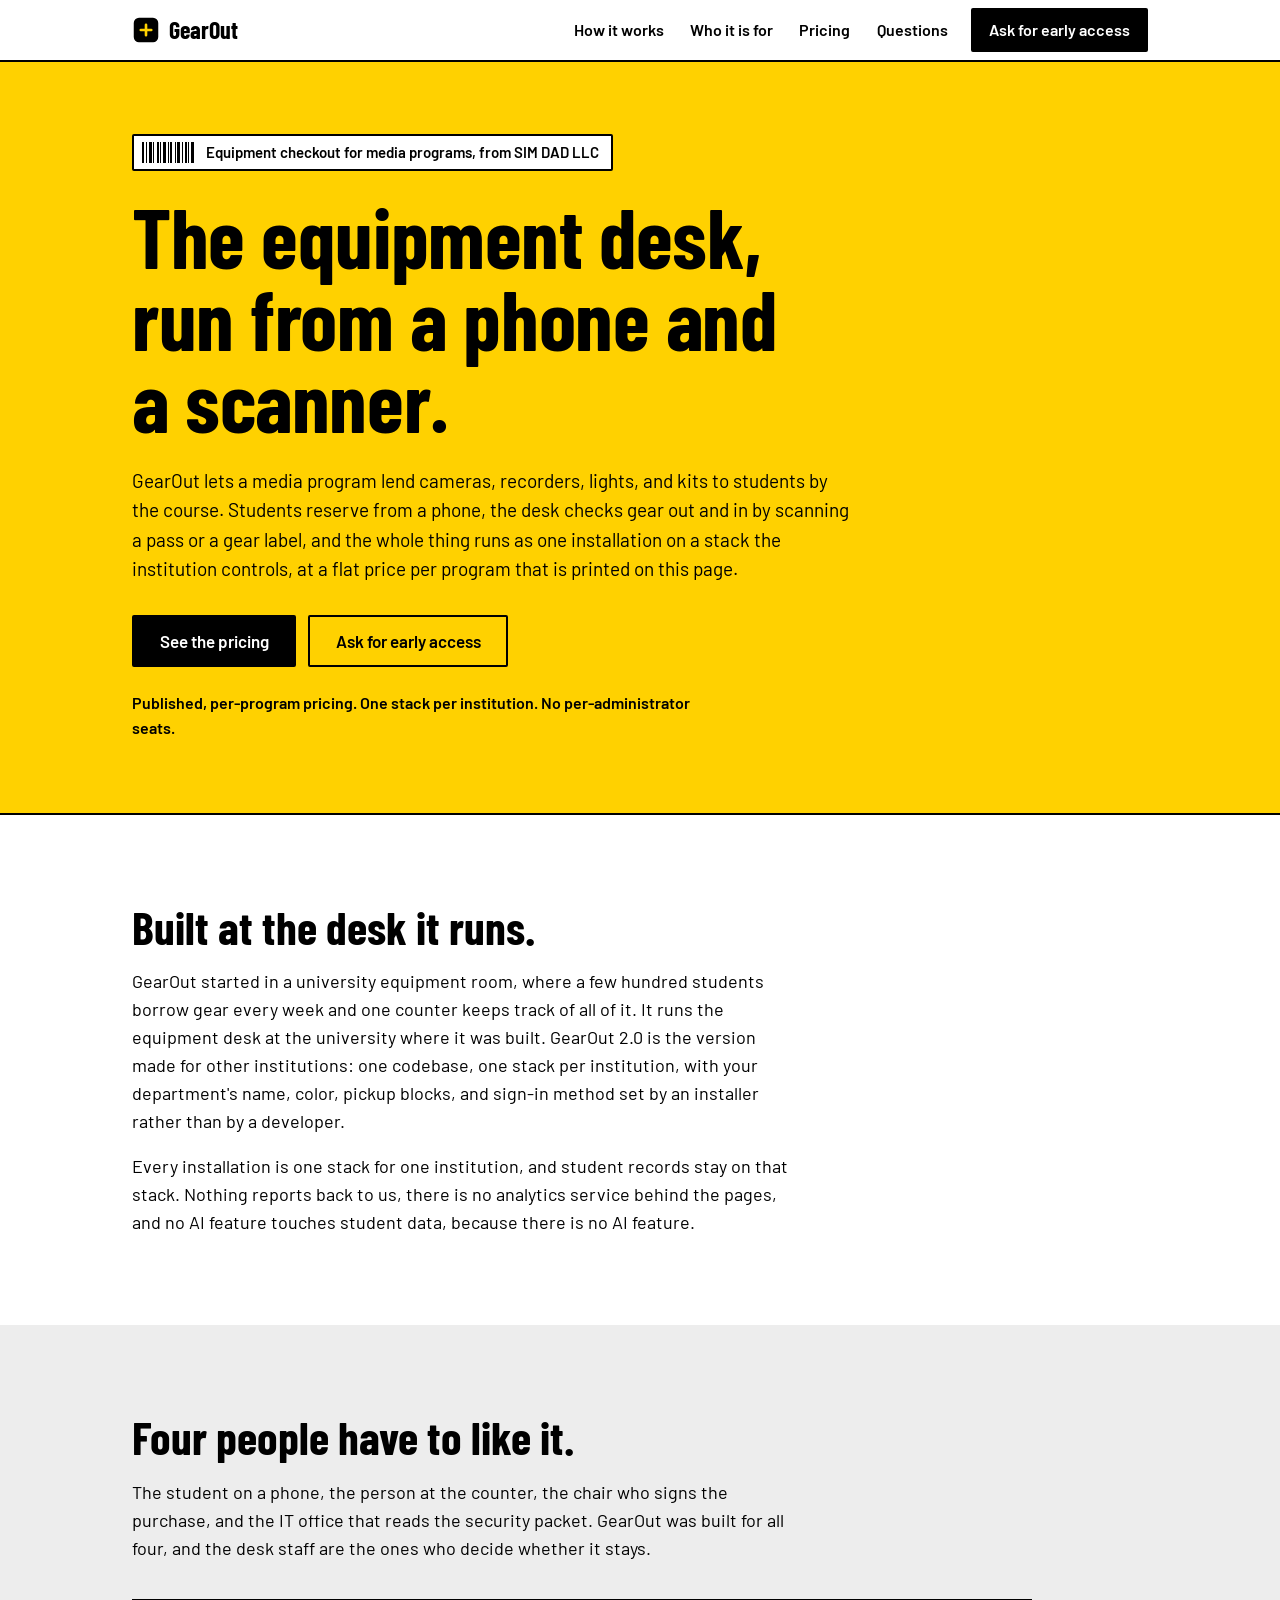
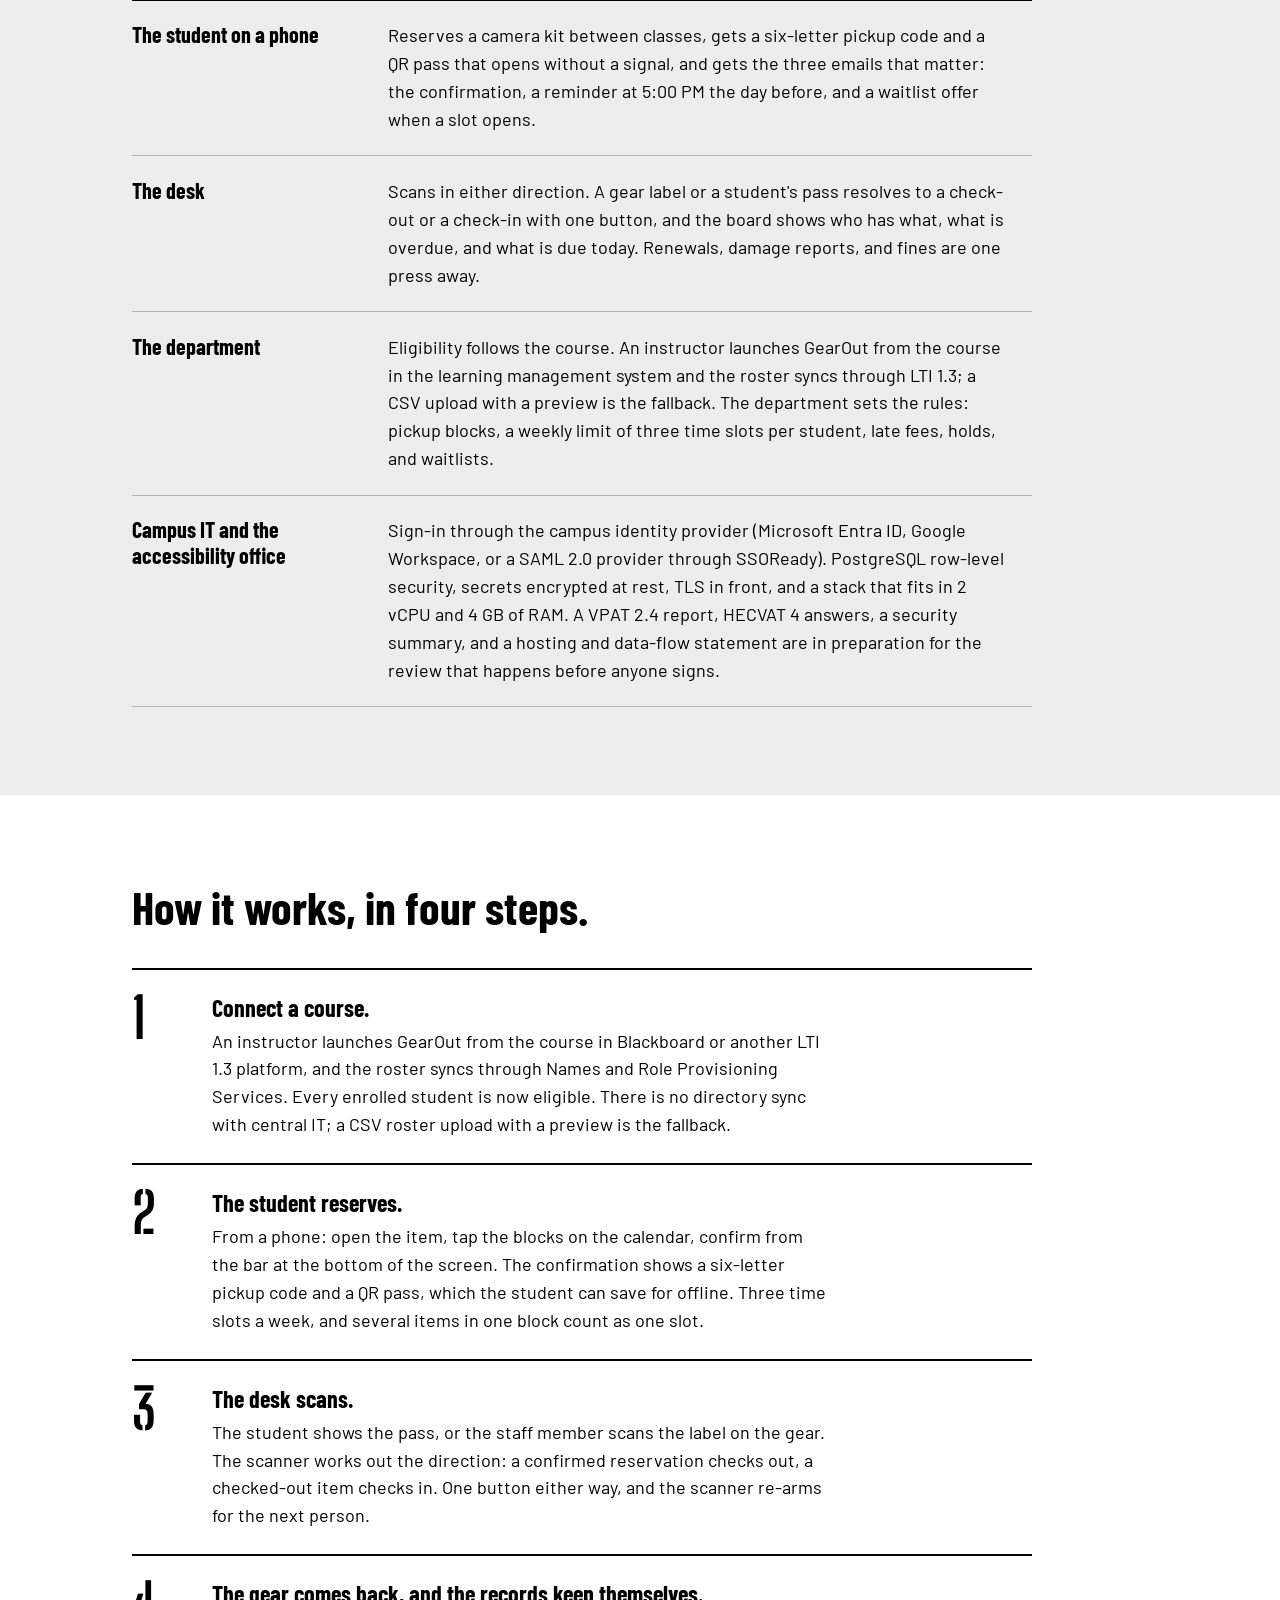
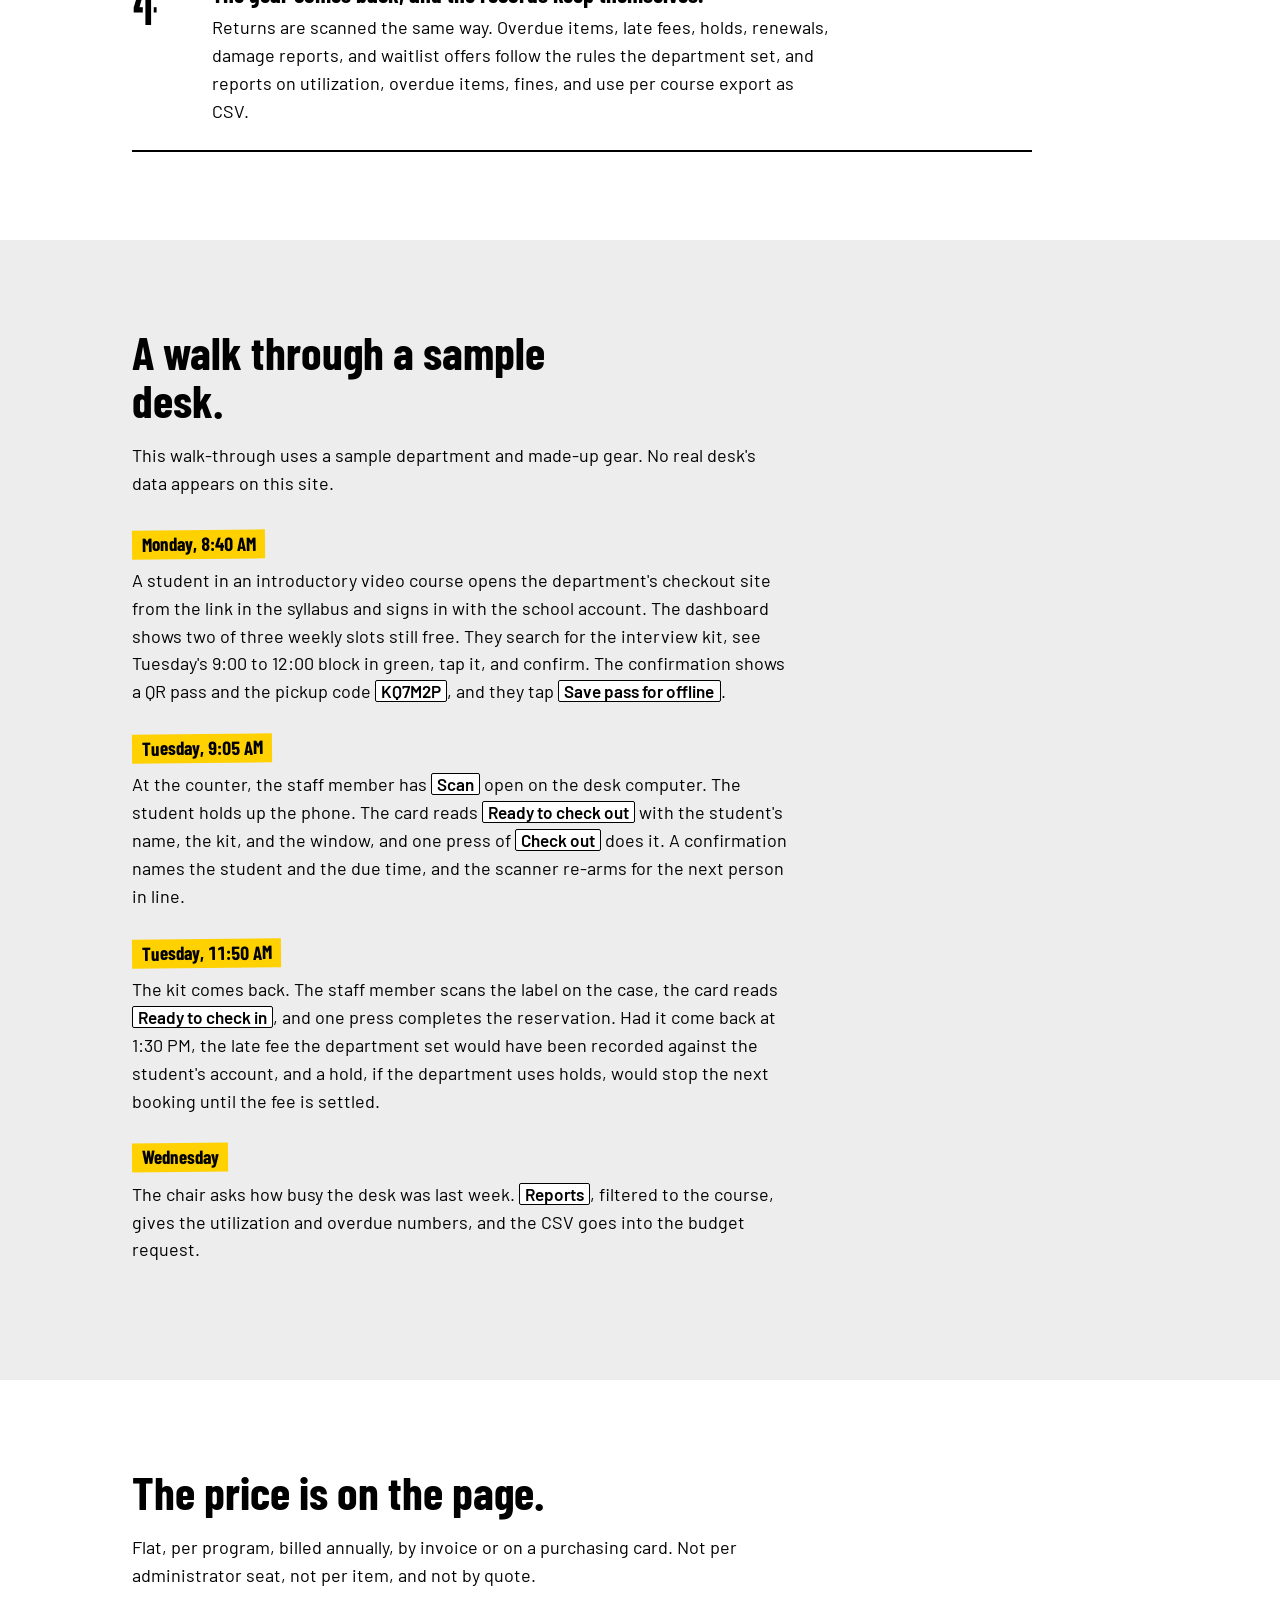
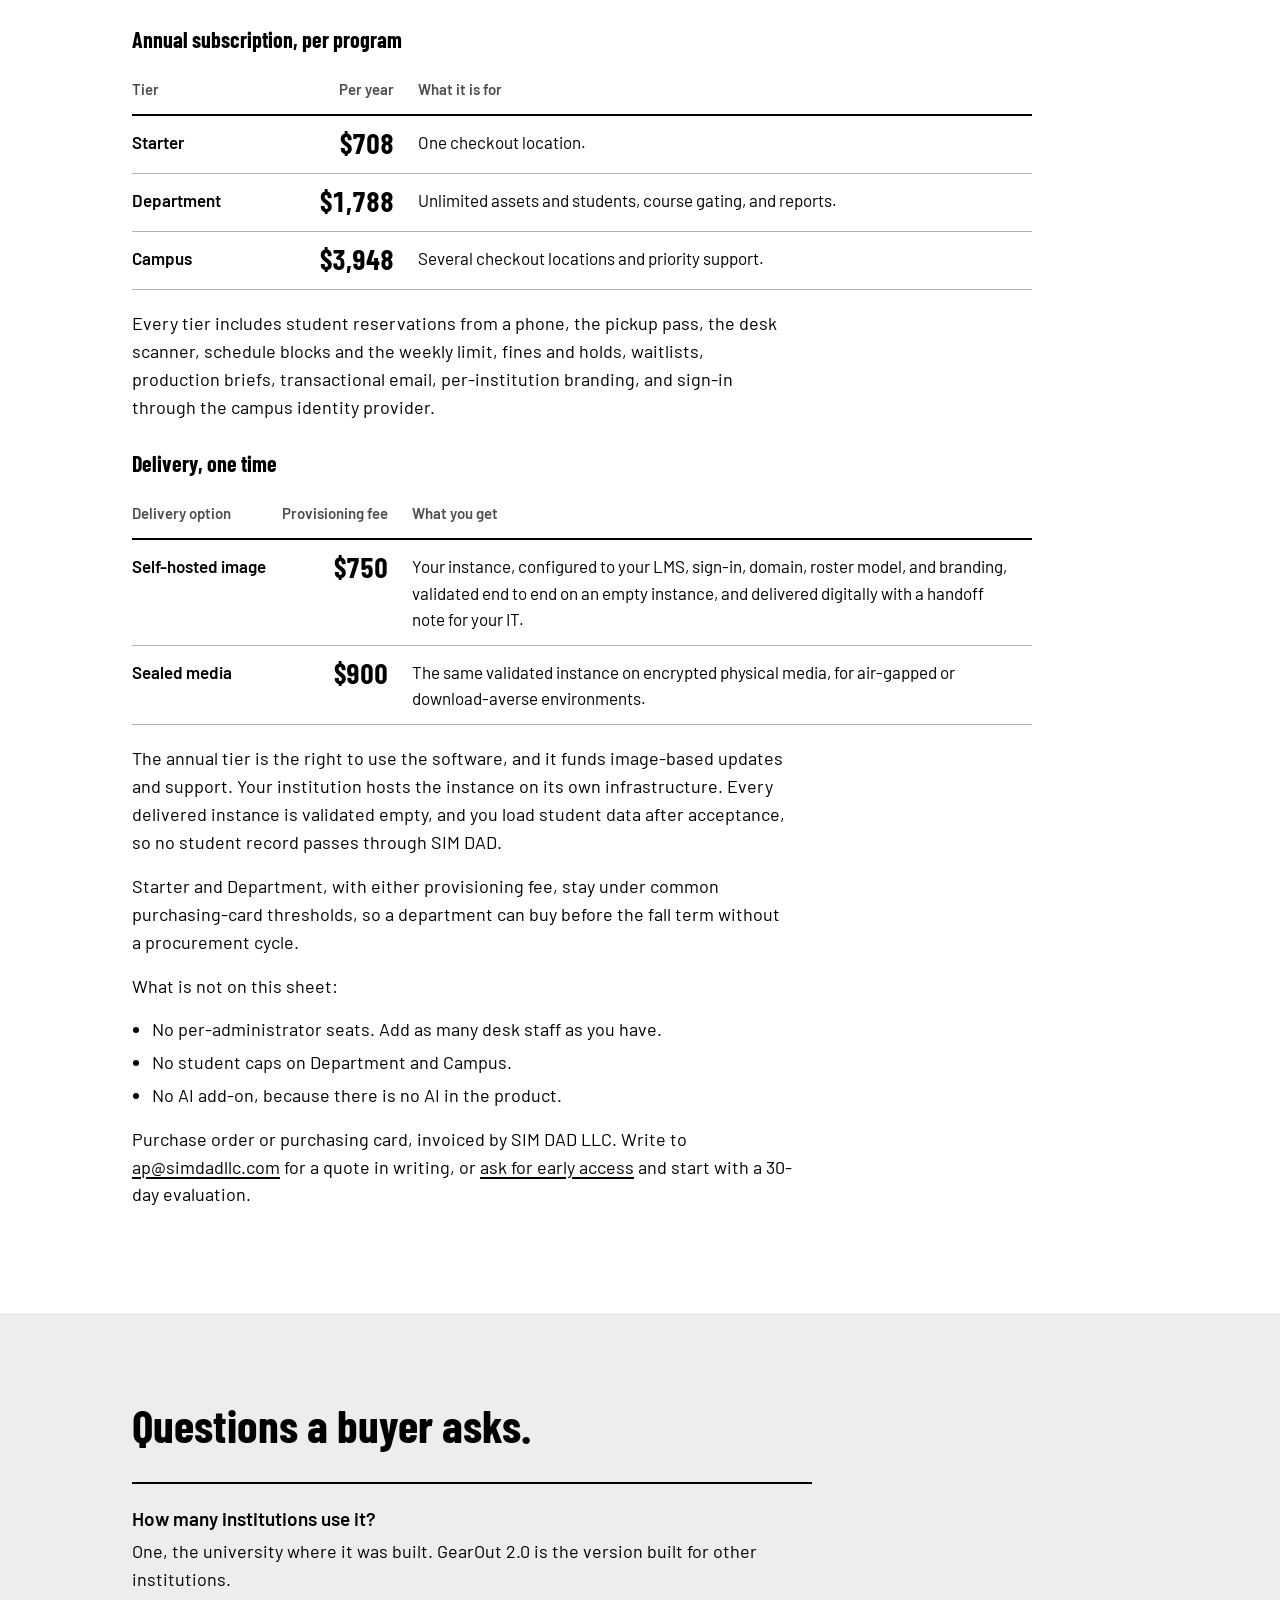
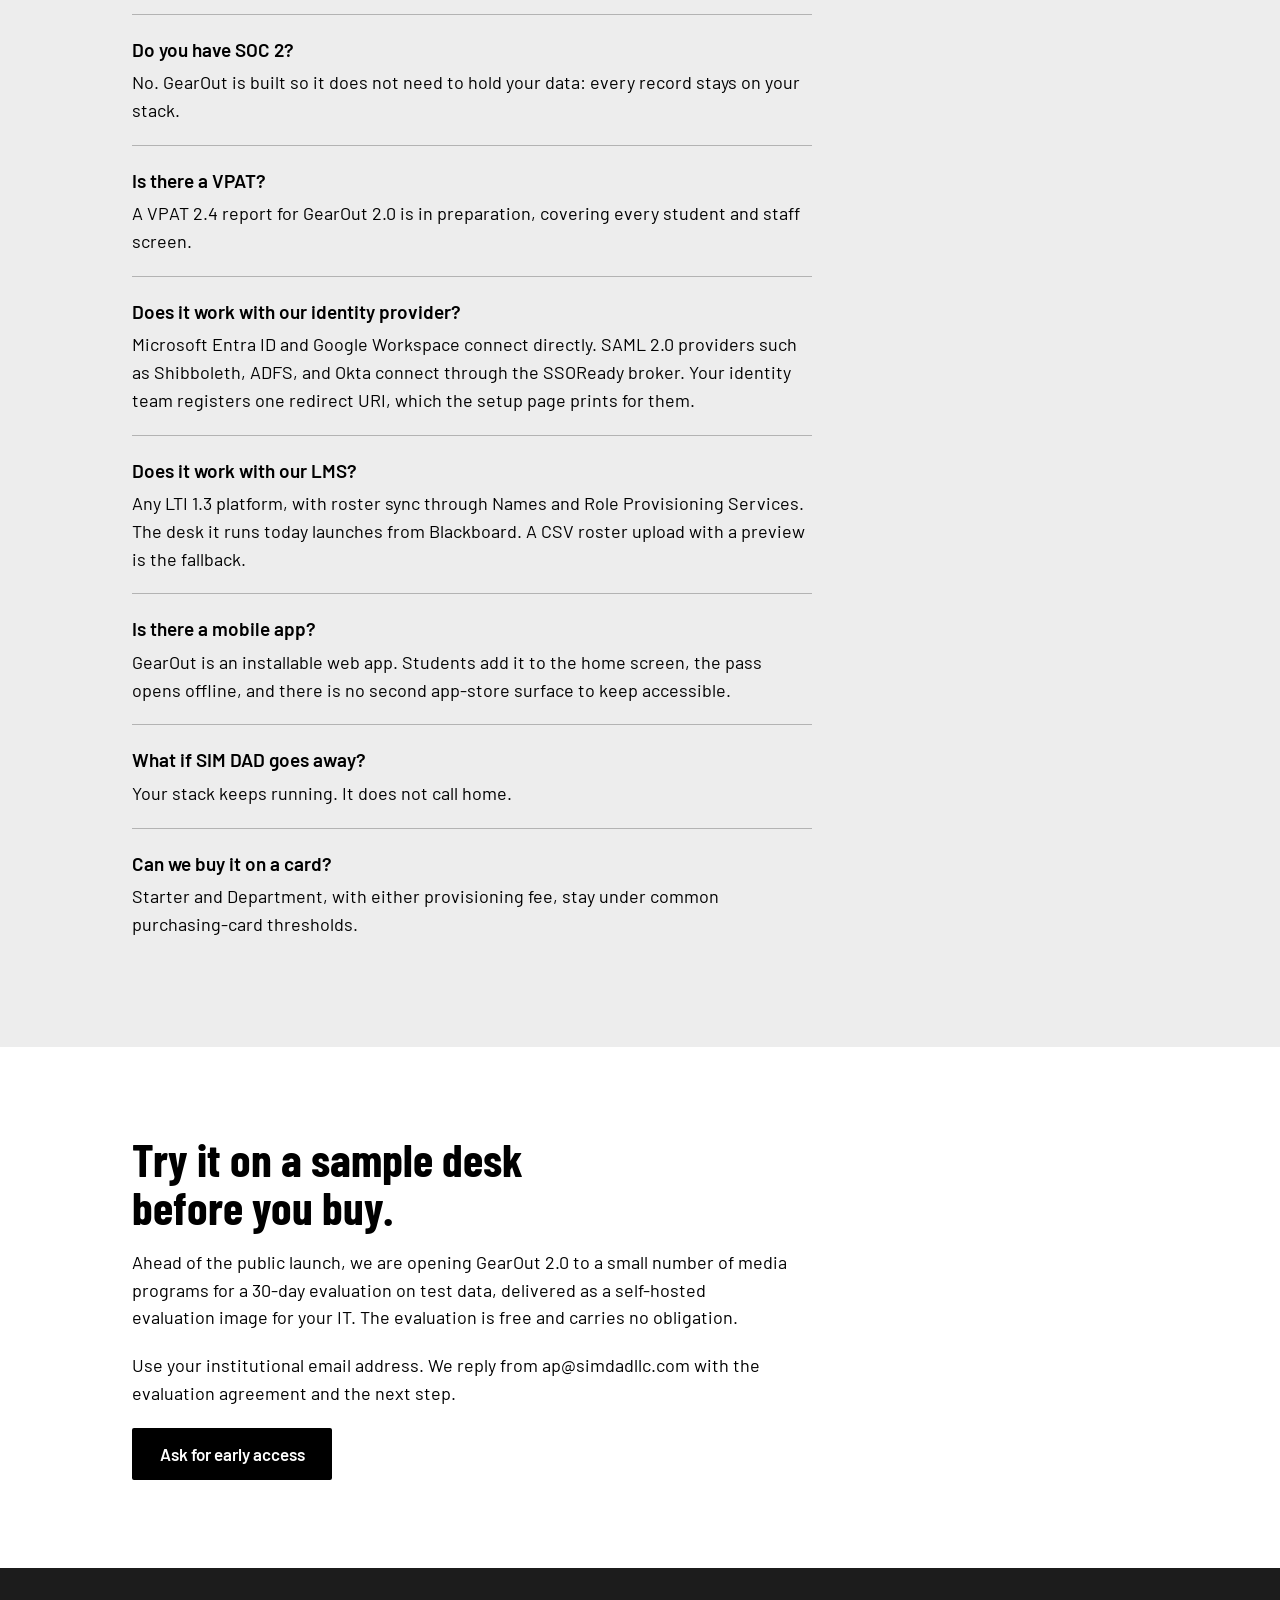
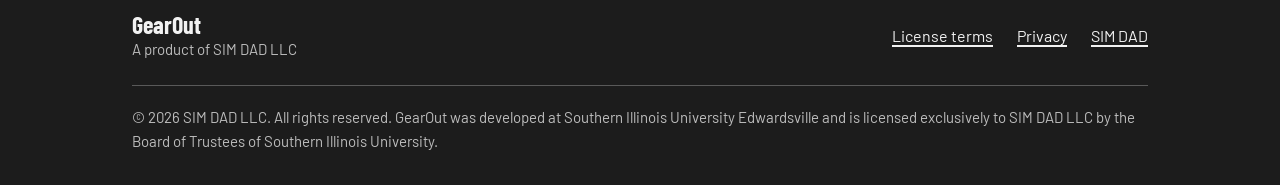
==== commit 73dbc4f1: "Copy audit: self-hosted delivery is the standard; Managed (hosted) comes off the sheet Co-Authored-B" ====
--- a/index.html
+++ b/index.html
@@ -40,7 +40,7 @@
   <nav class="nav" aria-label="Main">
     <div class="nav-inner">
       <a href="/" class="nav-brand" aria-label="GearOut home">
-        <svg viewBox="0 0 32 32" aria-hidden="true" focusable="false"><rect x="2" y="2" width="28" height="28" rx="6" fill="#1F5E3C"/><path d="M10 16h12M16 10v12" stroke="#FFFFFF" stroke-width="3" stroke-linecap="round"/></svg>
+        <svg viewBox="0 0 32 32" aria-hidden="true" focusable="false"><rect x="2" y="2" width="28" height="28" rx="6" fill="#000000"/><path d="M10 16h12M16 10v12" stroke="#FFD100" stroke-width="3" stroke-linecap="round"/></svg>
         GearOut
       </a>
       <div class="nav-links">
@@ -182,7 +182,6 @@
               <tr><th scope="col">Delivery option</th><th scope="col" class="num">Provisioning fee</th><th scope="col">What you get</th></tr>
             </thead>
             <tbody>
-              <tr><th scope="row">Managed (hosted)</th><td class="num" data-label="Provisioning fee">Included</td><td data-label="What you get">A web address. SIM DAD runs one stack for you, never a shared database.</td></tr>
               <tr><th scope="row">Self-hosted image</th><td class="num" data-label="Provisioning fee"><span class="price">$750</span></td><td data-label="What you get">Your instance, configured to your LMS, sign-in, domain, roster model, and branding, validated end to end on an empty instance, and delivered digitally with a handoff note for your IT.</td></tr>
               <tr><th scope="row">Sealed media</th><td class="num" data-label="Provisioning fee"><span class="price">$900</span></td><td data-label="What you get">The same validated instance on encrypted physical media, for air-gapped or download-averse environments.</td></tr>
             </tbody>
@@ -190,13 +189,12 @@
         </div>
 
         <div class="pricing-notes">
-          <p>The annual tier is the right to use the software. With managed delivery it includes hosting. With a self-hosted image or sealed media it funds image-based updates and support in place of hosting. Every delivered instance is validated empty, and you load student data after acceptance, so no student record passes through SIM DAD.</p>
+          <p>The annual tier is the right to use the software, and it funds image-based updates and support. Your institution hosts the instance on its own infrastructure. Every delivered instance is validated empty, and you load student data after acceptance, so no student record passes through SIM DAD.</p>
           <p>Starter and Department, with either provisioning fee, stay under common purchasing-card thresholds, so a department can buy before the fall term without a procurement cycle.</p>
           <p>What is not on this sheet:</p>
           <ul>
             <li>No per-administrator seats. Add as many desk staff as you have.</li>
             <li>No student caps on Department and Campus.</li>
-            <li>No setup fee for managed delivery.</li>
             <li>No AI add-on, because there is no AI in the product.</li>
           </ul>
           <p>Purchase order or purchasing card, invoiced by SIM DAD LLC. Write to <a href="mailto:ap@simdadllc.com?subject=GearOut%20quote">ap@simdadllc.com</a> for a quote in writing, or <a href="/beta/">ask for early access</a> and start with a 30-day evaluation.</p>
@@ -211,7 +209,7 @@
           <dt>How many institutions use it?</dt>
           <dd>One, the university where it was built. GearOut 2.0 is the version built for other institutions.</dd>
           <dt>Do you have SOC 2?</dt>
-          <dd>No. GearOut is built so it does not need to hold your data: the self-hosted options keep every record on your stack. The managed option is SIM DAD running one stack for you, never a shared database.</dd>
+          <dd>No. GearOut is built so it does not need to hold your data: every record stays on your stack.</dd>
           <dt>Is there a VPAT?</dt>
           <dd>A VPAT 2.4 report for GearOut 2.0 is in preparation, covering every student and staff screen.</dd>
           <dt>Does it work with our identity provider?</dt>
@@ -232,7 +230,7 @@
       <div class="container">
         <h2 id="access-h">Try it on a sample desk before you buy.</h2>
         <div class="access">
-          <p>Ahead of the public launch, we are opening GearOut 2.0 to a small number of media programs for a 30-day evaluation on test data: a managed instance at a web address, or a self-hosted evaluation image for your IT. The evaluation is free and carries no obligation.</p>
+          <p>Ahead of the public launch, we are opening GearOut 2.0 to a small number of media programs for a 30-day evaluation on test data, delivered as a self-hosted evaluation image for your IT. The evaluation is free and carries no obligation.</p>
           <p>Use your institutional email address. We reply from ap@simdadllc.com with the evaluation agreement and the next step.</p>
           <a class="btn btn-lg" href="/beta/">Ask for early access</a>
         </div>
